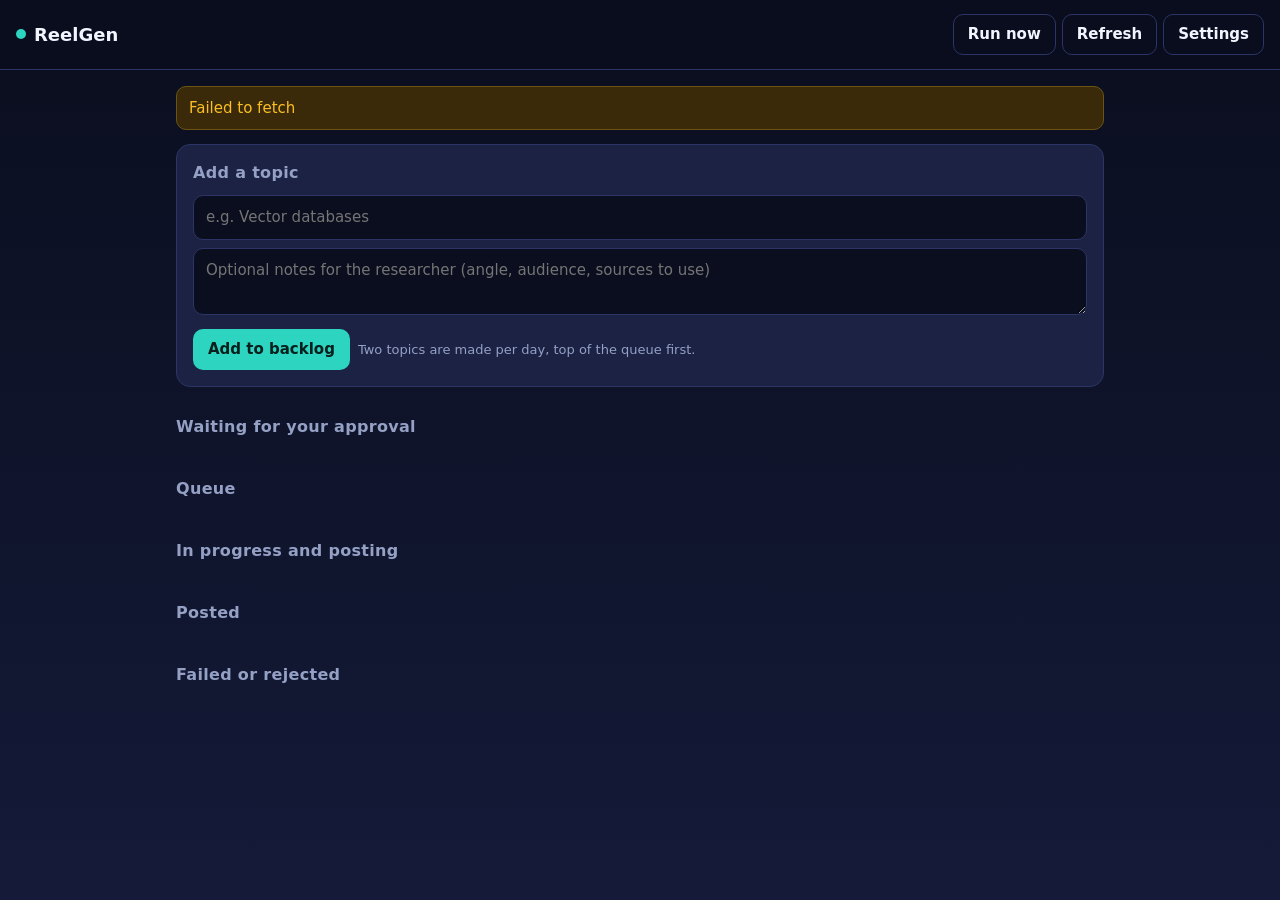
==== docs/index.html @ beebd6b3 "Add ReelGen agentic video pipeline Backlog dashboard (GitHub Pages), a twice-daily GitHub Actions pi" ====
<!doctype html>
<html lang="en">
<head>
<meta charset="utf-8">
<meta name="viewport" content="width=device-width, initial-scale=1">
<title>ReelGen Backlog</title>
<link rel="stylesheet" href="style.css">
</head>
<body>
<header class="top">
  <div class="brand"><span class="dot"></span>ReelGen</div>
  <div class="top-actions">
    <button id="runNow" class="ghost" title="Start the pipeline on GitHub now">Run now</button>
    <button id="refresh" class="ghost">Refresh</button>
    <button id="settingsBtn" class="ghost">Settings</button>
  </div>
</header>

<main>
  <div id="banner" class="banner" hidden></div>

  <section class="card add">
    <h2>Add a topic</h2>
    <form id="addForm">
      <input id="title" placeholder="e.g. Vector databases" required maxlength="120">
      <textarea id="notes" rows="2" placeholder="Optional notes for the researcher (angle, audience, sources to use)"></textarea>
      <div class="row"><button type="submit" class="primary">Add to backlog</button>
        <span class="hint">Two topics are made per day, top of the queue first.</span></div>
    </form>
  </section>

  <section>
    <h2>Waiting for your approval <span class="count" id="c-ready"></span></h2>
    <div id="ready" class="grid"></div>
  </section>

  <section>
    <h2>Queue <span class="count" id="c-queued"></span></h2>
    <ol id="queued" class="list"></ol>
  </section>

  <section>
    <h2>In progress and posting <span class="count" id="c-active"></span></h2>
    <ul id="active" class="list"></ul>
  </section>

  <section>
    <h2>Posted <span class="count" id="c-posted"></span></h2>
    <ul id="posted" class="list"></ul>
  </section>

  <section>
    <h2>Failed or rejected <span class="count" id="c-failed"></span></h2>
    <ul id="failed" class="list"></ul>
  </section>
</main>

<dialog id="settings">
  <form method="dialog" id="settingsForm">
    <h2>Settings</h2>
    <label>Repository <input id="repo" placeholder="owner/name"></label>
    <label>GitHub token
      <input id="token" type="password" placeholder="github_pat_...">
    </label>
    <p class="hint">A fine-grained token for this repository only, with <b>Contents: read and write</b> and
      <b>Actions: read and write</b>. It is saved only in this browser.</p>
    <div class="row"><button class="primary" value="save">Save</button><button value="cancel" class="ghost">Cancel</button></div>
  </form>
</dialog>

<template id="readyTpl">
  <article class="card video">
    <img class="thumb" alt="">
    <div class="body">
      <div class="status"></div>
      <h3 class="ytitle"></h3>
      <pre class="caption"></pre>
      <div class="tests"></div>
      <div class="row">
        <a class="watch ghost btn" target="_blank" rel="noopener">Watch on Drive</a>
        <button class="approve primary">Approve</button>
        <button class="remake ghost">Re-make</button>
        <button class="reject danger">Reject</button>
      </div>
    </div>
  </article>
</template>

<script src="app.js"></script>
</body>
</html>
---- docs/style.css ----
:root {
  --bg: #0a0e1e; --bg2: #141a38; --card: #1b2244; --card-hi: #222c5a; --line: #2c3566;
  --text: #f1f5ff; --muted: #94a0c4; --teal: #2dd4bf; --amber: #fbbf24; --red: #f87171; --violet: #a78bfa;
}
* { box-sizing: border-box; }
body { margin: 0; font: 15px/1.5 Inter, system-ui, -apple-system, Segoe UI, sans-serif; color: var(--text);
  background: linear-gradient(var(--bg), var(--bg2)) fixed; min-height: 100vh; }
.top { display: flex; justify-content: space-between; align-items: center; padding: 14px 16px;
  border-bottom: 1px solid var(--line); position: sticky; top: 0; background: rgba(10,14,30,.92); backdrop-filter: blur(6px); z-index: 2; }
.brand { font-weight: 700; font-size: 18px; display: flex; gap: 8px; align-items: center; }
.dot { width: 10px; height: 10px; border-radius: 50%; background: var(--teal); }
.top-actions { display: flex; gap: 6px; flex-wrap: wrap; justify-content: flex-end; }
main { max-width: 960px; margin: 0 auto; padding: 16px; }
h2 { font-size: 16px; margin: 28px 0 10px; color: var(--muted); font-weight: 600; letter-spacing: .02em; }
.card h2 { margin-top: 0; }
.count { color: var(--teal); }
.card { background: var(--card); border: 1px solid var(--line); border-radius: 14px; padding: 16px; }
input, textarea { width: 100%; background: var(--bg); color: var(--text); border: 1px solid var(--line);
  border-radius: 10px; padding: 10px 12px; font: inherit; margin-bottom: 8px; }
input:focus, textarea:focus { outline: 2px solid var(--teal); border-color: transparent; }
label { display: block; color: var(--muted); font-size: 13px; margin-bottom: 8px; }
.row { display: flex; gap: 8px; align-items: center; flex-wrap: wrap; }
button, .btn { font: inherit; font-weight: 600; border-radius: 10px; padding: 8px 14px; cursor: pointer;
  border: 1px solid transparent; text-decoration: none; display: inline-block; }
.primary { background: var(--teal); color: #08201d; }
.ghost { background: transparent; color: var(--text); border-color: var(--line); }
.danger { background: transparent; color: var(--red); border-color: #5a2a36; }
button:disabled { opacity: .5; cursor: wait; }
.hint { color: var(--muted); font-size: 13px; }
.grid { display: grid; gap: 12px; }
.video { display: grid; grid-template-columns: 150px 1fr; gap: 16px; }
.thumb { width: 150px; aspect-ratio: 9/16; object-fit: cover; border-radius: 10px; background: var(--bg); }
.ytitle { margin: 4px 0 8px; font-size: 16px; }
.caption { white-space: pre-wrap; font: 13px/1.5 inherit; font-family: inherit; color: var(--muted);
  background: var(--bg); border-radius: 8px; padding: 8px 10px; margin: 0 0 8px; max-height: 160px; overflow: auto; }
.tests { font-size: 13px; margin-bottom: 10px; }
.pass { color: var(--teal); } .fail { color: var(--amber); }
.list { list-style: none; padding: 0; margin: 0; display: grid; gap: 6px; }
.list li { background: var(--card); border: 1px solid var(--line); border-radius: 10px; padding: 10px 12px;
  display: flex; gap: 10px; align-items: center; justify-content: space-between; flex-wrap: wrap; }
.list .t { font-weight: 600; }
.list .meta { color: var(--muted); font-size: 13px; }
.list .acts { display: flex; gap: 4px; }
.list .acts button { padding: 4px 9px; font-size: 13px; }
.pill { font-size: 12px; padding: 2px 8px; border-radius: 99px; border: 1px solid var(--line); color: var(--muted); }
.pill.ok { color: var(--teal); border-color: #1d5c56; } .pill.warn { color: var(--amber); border-color: #6b5413; }
.pill.bad { color: var(--red); border-color: #5a2a36; }
.status { font-size: 13px; }
.banner { background: #3b2a0a; border: 1px solid #6b5413; color: var(--amber); padding: 10px 12px; border-radius: 10px; }
.banner.ok { background: #0f3330; border-color: #1d5c56; color: var(--teal); }
.empty { color: var(--muted); font-size: 14px; padding: 4px 2px; }
dialog { background: var(--card); color: var(--text); border: 1px solid var(--line); border-radius: 14px; width: min(480px, 92vw); }
dialog::backdrop { background: rgba(0,0,0,.6); }
@media (max-width: 560px) {
  .video { grid-template-columns: 1fr; }
  .thumb { width: 100%; max-width: 220px; }
}
a { color: var(--teal); }
.banner { margin-bottom: 14px; }
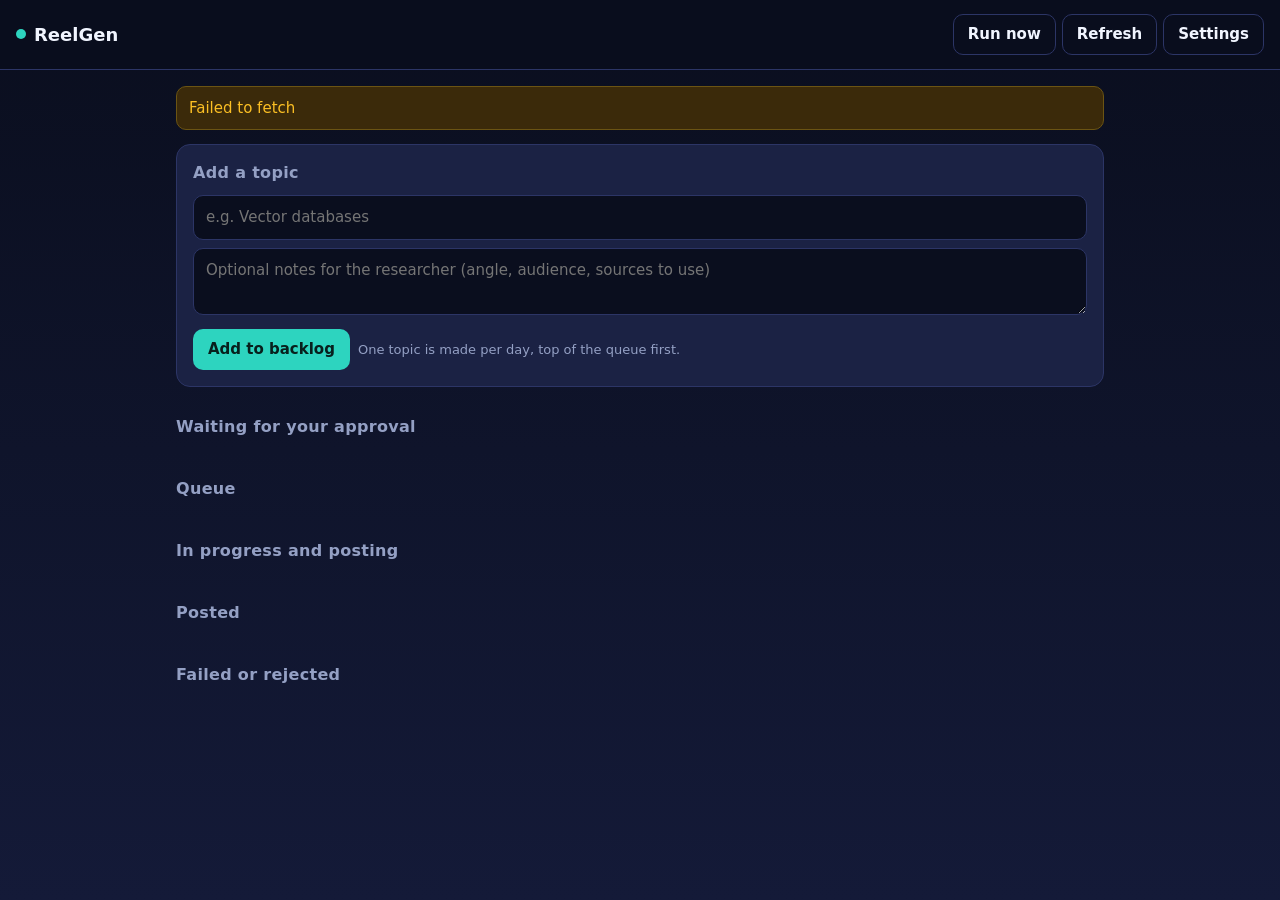
==== commit 4d06700d: "Make one video per day instead of two Co-Authored-By: Claude Opus 5.5 <noreply@anthropic.com> Claude" ====
--- a/docs/index.html
+++ b/docs/index.html
@@ -25,7 +25,7 @@
       <input id="title" placeholder="e.g. Vector databases" required maxlength="120">
       <textarea id="notes" rows="2" placeholder="Optional notes for the researcher (angle, audience, sources to use)"></textarea>
       <div class="row"><button type="submit" class="primary">Add to backlog</button>
-        <span class="hint">Two topics are made per day, top of the queue first.</span></div>
+        <span class="hint">One topic is made per day, top of the queue first.</span></div>
     </form>
   </section>
 
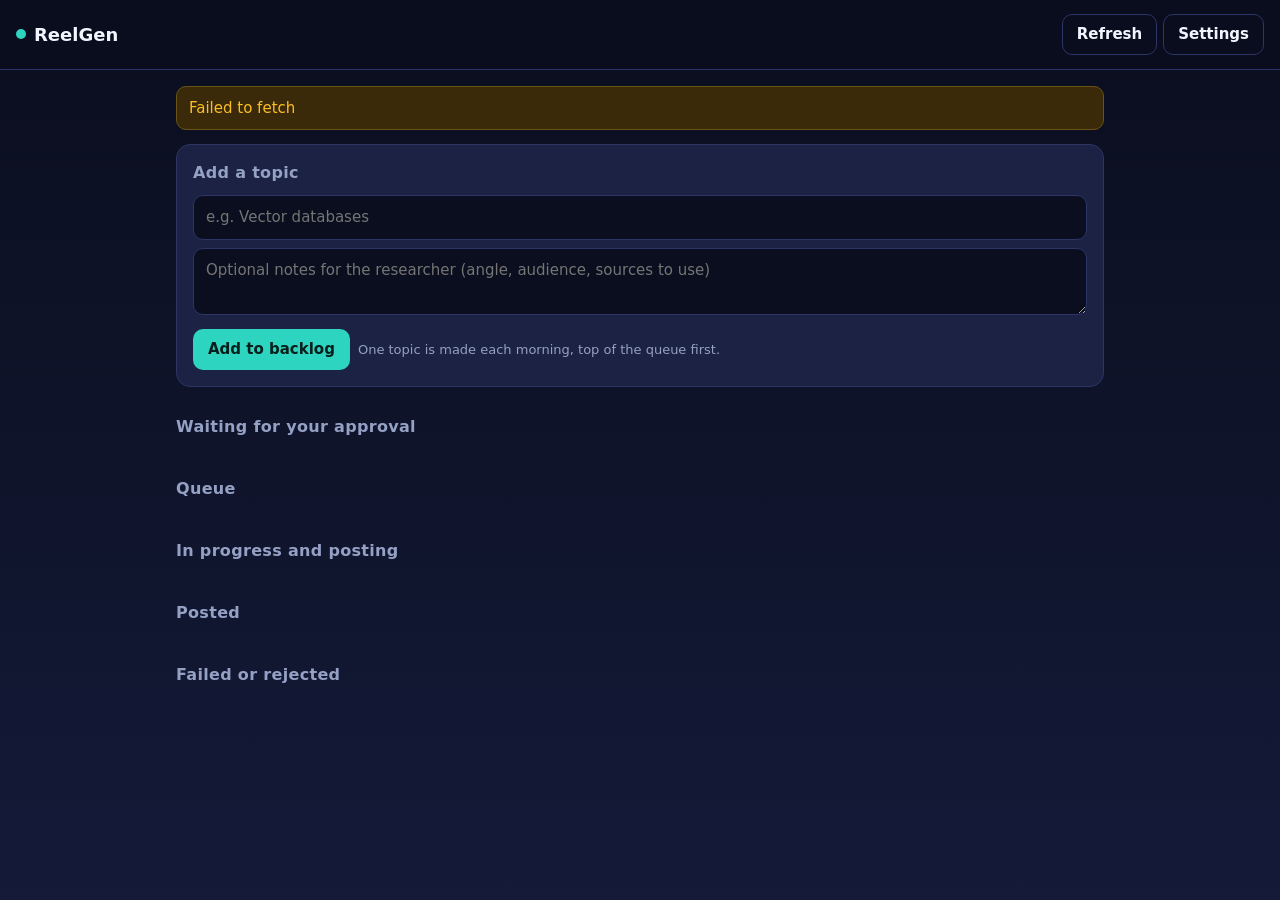
==== commit 841ba5b3: "Run the daily pipeline as a scheduled Claude session on Kevin's plan The session does the researcher" ====
--- a/docs/index.html
+++ b/docs/index.html
@@ -10,7 +10,6 @@
 <header class="top">
   <div class="brand"><span class="dot"></span>ReelGen</div>
   <div class="top-actions">
-    <button id="runNow" class="ghost" title="Start the pipeline on GitHub now">Run now</button>
     <button id="refresh" class="ghost">Refresh</button>
     <button id="settingsBtn" class="ghost">Settings</button>
   </div>
@@ -25,7 +24,7 @@
       <input id="title" placeholder="e.g. Vector databases" required maxlength="120">
       <textarea id="notes" rows="2" placeholder="Optional notes for the researcher (angle, audience, sources to use)"></textarea>
       <div class="row"><button type="submit" class="primary">Add to backlog</button>
-        <span class="hint">One topic is made per day, top of the queue first.</span></div>
+        <span class="hint">One topic is made each morning, top of the queue first.</span></div>
     </form>
   </section>
 
@@ -62,8 +61,8 @@
     <label>GitHub token
       <input id="token" type="password" placeholder="github_pat_...">
     </label>
-    <p class="hint">A fine-grained token for this repository only, with <b>Contents: read and write</b> and
-      <b>Actions: read and write</b>. It is saved only in this browser.</p>
+    <p class="hint">A fine-grained token for this repository only, with <b>Contents: read and write</b>.
+      It is saved only in this browser.</p>
     <div class="row"><button class="primary" value="save">Save</button><button value="cancel" class="ghost">Cancel</button></div>
   </form>
 </dialog>
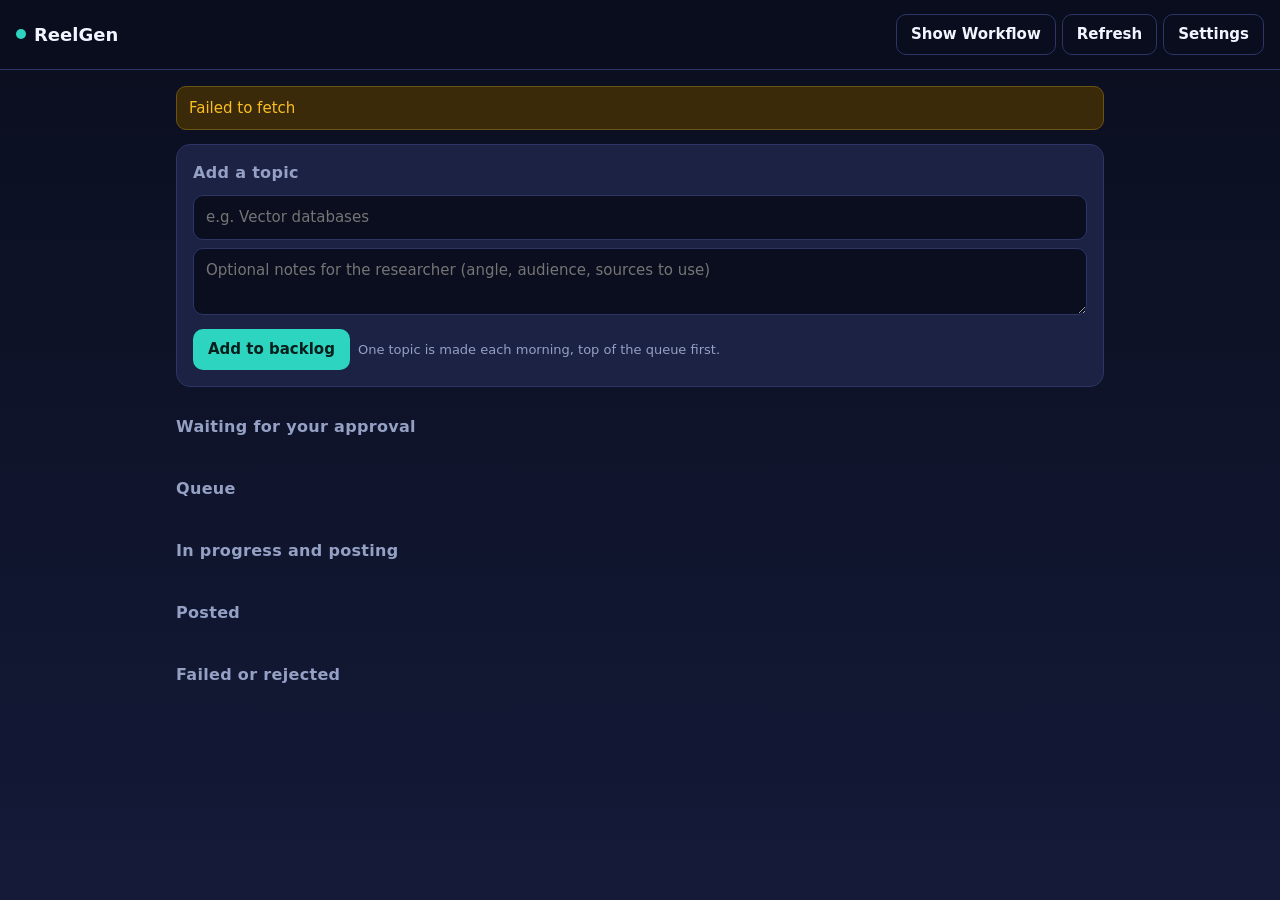
==== commit cf3a5167: "Add Show Workflow view with each agent's last task The dashboard gets a Show Workflow button that op" ====
--- a/docs/index.html
+++ b/docs/index.html
@@ -10,6 +10,7 @@
 <header class="top">
   <div class="brand"><span class="dot"></span>ReelGen</div>
   <div class="top-actions">
+    <button id="workflowBtn" class="ghost">Show Workflow</button>
     <button id="refresh" class="ghost">Refresh</button>
     <button id="settingsBtn" class="ghost">Settings</button>
   </div>
@@ -67,6 +68,27 @@
   </form>
 </dialog>
 
+<dialog id="workflow" aria-labelledby="wfTitle">
+  <div class="wf-head">
+    <div>
+      <h2 id="wfTitle">How ReelGen works</h2>
+      <p id="wfNow" class="wf-now"></p>
+    </div>
+    <form method="dialog"><button class="ghost" aria-label="Close">Close</button></form>
+  </div>
+  <div class="wf-legend">
+    <span style="--c:var(--amber)">You</span>
+    <span style="--c:var(--teal)">Daily Claude session, 7:47 AM</span>
+    <span style="--c:#60a5fa">Google Drive</span>
+    <span style="--c:var(--violet)">Your laptop</span>
+    <span style="--c:#f472b6">Social accounts</span>
+  </div>
+  <div id="wf" class="wf"></div>
+  <p class="hint">Hover over an agent, or tap it, to see what it does and its last task.
+    Solid arrows are the main flow. Dashed arrows are loops and cleanup.</p>
+  <div id="wfTip" class="wf-tip" role="tooltip" hidden></div>
+</dialog>
+
 <template id="readyTpl">
   <article class="card video">
     <img class="thumb" alt="">
@@ -85,6 +107,7 @@
   </article>
 </template>
 
+<script src="workflow.js"></script>
 <script src="app.js"></script>
 </body>
 </html>
--- a/docs/style.css
+++ b/docs/style.css
@@ -57,3 +57,42 @@
 }
 a { color: var(--teal); }
 .banner { margin-bottom: 14px; }
+
+/* ---- Show Workflow ---- */
+#workflow { width: min(1040px, 96vw); max-height: 94vh; padding: 18px; overflow-y: auto; }
+.wf-head { display: flex; justify-content: space-between; align-items: flex-start; gap: 12px; }
+.wf-head h2 { margin: 0 0 4px; color: var(--text); font-size: 18px; }
+.wf-now { margin: 0; color: var(--teal); font-size: 14px; }
+.wf-legend { display: flex; flex-wrap: wrap; gap: 6px 14px; margin: 12px 0 6px; font-size: 12px; color: var(--muted); }
+.wf-legend span::before { content: ""; display: inline-block; width: 10px; height: 10px; border-radius: 3px;
+  background: var(--c); margin-right: 6px; vertical-align: -1px; }
+.wf { position: relative; margin: 8px 0; }
+.wf-edges { position: absolute; inset: 0; overflow: visible; }
+.edge { fill: none; stroke: #4a5591; stroke-width: 2; }
+.edge.dashed { stroke: var(--amber); stroke-dasharray: 5 5; opacity: .8; }
+.arrow-head { fill: #4a5591; } .arrow-head.dashed { fill: var(--amber); }
+.edge-label { fill: var(--amber); font-size: 11px; paint-order: stroke; stroke: var(--card); stroke-width: 5px; stroke-linejoin: round; }
+.wf-node { position: absolute; display: flex; flex-direction: column; justify-content: center; gap: 4px; text-align: left;
+  background: var(--card-hi); color: var(--text); border: 1px solid var(--line); border-left: 4px solid var(--c);
+  border-radius: 12px; padding: 8px 12px; font-weight: 400; transition: transform .12s, border-color .12s; }
+.wf-node:hover, .wf-node:focus-visible { transform: translateY(-2px); border-color: var(--c); outline: none; }
+.wf-name { font-weight: 700; font-size: 14px; line-height: 1.25; }
+.wf-status { color: var(--muted); font-size: 12px; line-height: 1.3; overflow: hidden; display: -webkit-box;
+  -webkit-line-clamp: 2; -webkit-box-orient: vertical; }
+.wf-node.live { box-shadow: 0 0 0 2px var(--c); animation: wfPulse 2s ease-in-out infinite; }
+.wf-node.live .wf-status { color: var(--c); }
+.wf-node.bad .wf-status { color: var(--red); }
+@keyframes wfPulse { 50% { box-shadow: 0 0 0 5px transparent; } }
+@media (prefers-reduced-motion: reduce) { .wf-node.live { animation: none; } .wf-node { transition: none; } }
+.wf-tip { position: absolute; z-index: 5; background: #0d1230; border: 1px solid var(--line); border-radius: 12px;
+  padding: 12px 14px; font-size: 13px; box-shadow: 0 10px 30px rgba(0,0,0,.5); pointer-events: none; }
+.wf-tip p { margin: 4px 0 8px; color: #cfd6f0; }
+.tip-where { font-size: 11px; font-weight: 600; text-transform: uppercase; letter-spacing: .04em; }
+.tip-name { font-weight: 700; font-size: 15px; }
+.tip-now { color: var(--teal); margin-bottom: 6px; }
+.tip-last { border-top: 1px solid var(--line); padding-top: 8px; }
+.tip-last.bad { color: var(--red); }
+@media (max-width: 560px) {
+  #workflow { padding: 14px; }
+  .wf-name { font-size: 13px; }
+}
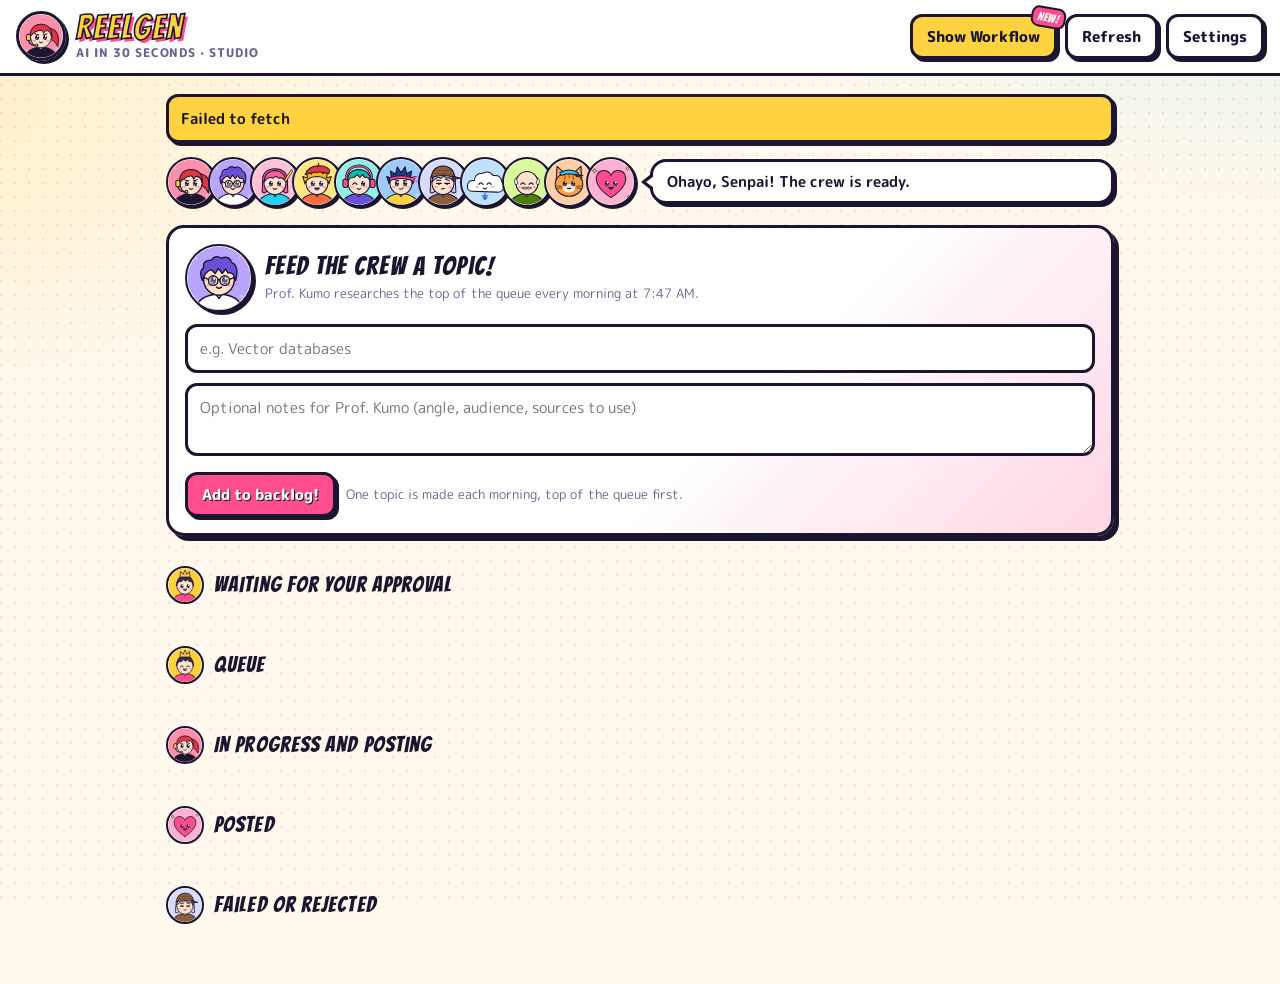
==== commit cce2dfe1: "Anime crew and neural-network workflow; comic theme for the dashboard Each agent gets an original an" ====
--- a/docs/index.html
+++ b/docs/index.html
@@ -3,14 +3,18 @@
 <head>
 <meta charset="utf-8">
 <meta name="viewport" content="width=device-width, initial-scale=1">
-<title>ReelGen Backlog</title>
+<title>ReelGen Studio</title>
+<link rel="preconnect" href="https://fonts.googleapis.com">
+<link rel="preconnect" href="https://fonts.gstatic.com" crossorigin>
+<link href="https://fonts.googleapis.com/css2?family=Bangers&family=M+PLUS+Rounded+1c:wght@400;700;800&display=swap" rel="stylesheet">
 <link rel="stylesheet" href="style.css">
 </head>
 <body>
 <header class="top">
-  <div class="brand"><span class="dot"></span>ReelGen</div>
+  <div class="brand"><span class="logo" data-av="collaborator"></span>
+    <div><div class="brand-name">ReelGen</div><div class="brand-sub">AI in 30 seconds · studio</div></div></div>
   <div class="top-actions">
-    <button id="workflowBtn" class="ghost">Show Workflow</button>
+    <button id="workflowBtn" class="primary pop">Show Workflow</button>
     <button id="refresh" class="ghost">Refresh</button>
     <button id="settingsBtn" class="ghost">Settings</button>
   </div>
@@ -19,38 +23,44 @@
 <main>
   <div id="banner" class="banner" hidden></div>
 
+  <section class="crew-strip" aria-label="The crew">
+    <div class="crew-faces" id="crewFaces"></div>
+    <div class="bubble crew-say" id="crewSay">Ohayo, Senpai! The crew is ready.</div>
+  </section>
+
   <section class="card add">
-    <h2>Add a topic</h2>
+    <div class="add-head"><span class="h-av big" data-av="researcher"></span>
+      <div><h2>Feed the crew a topic!</h2><p class="hint">Prof. Kumo researches the top of the queue every morning at 7:47 AM.</p></div></div>
     <form id="addForm">
       <input id="title" placeholder="e.g. Vector databases" required maxlength="120">
-      <textarea id="notes" rows="2" placeholder="Optional notes for the researcher (angle, audience, sources to use)"></textarea>
-      <div class="row"><button type="submit" class="primary">Add to backlog</button>
+      <textarea id="notes" rows="2" placeholder="Optional notes for Prof. Kumo (angle, audience, sources to use)"></textarea>
+      <div class="row"><button type="submit" class="primary">Add to backlog!</button>
         <span class="hint">One topic is made each morning, top of the queue first.</span></div>
     </form>
   </section>
 
   <section>
-    <h2>Waiting for your approval <span class="count" id="c-ready"></span></h2>
+    <h2 class="cap"><span class="h-av" data-av="you_approve"></span>Waiting for your approval <span class="count" id="c-ready"></span></h2>
     <div id="ready" class="grid"></div>
   </section>
 
   <section>
-    <h2>Queue <span class="count" id="c-queued"></span></h2>
+    <h2 class="cap"><span class="h-av" data-av="you_add"></span>Queue <span class="count" id="c-queued"></span></h2>
     <ol id="queued" class="list"></ol>
   </section>
 
   <section>
-    <h2>In progress and posting <span class="count" id="c-active"></span></h2>
+    <h2 class="cap"><span class="h-av" data-av="collaborator"></span>In progress and posting <span class="count" id="c-active"></span></h2>
     <ul id="active" class="list"></ul>
   </section>
 
   <section>
-    <h2>Posted <span class="count" id="c-posted"></span></h2>
+    <h2 class="cap"><span class="h-av" data-av="socials"></span>Posted <span class="count" id="c-posted"></span></h2>
     <ul id="posted" class="list"></ul>
   </section>
 
   <section>
-    <h2>Failed or rejected <span class="count" id="c-failed"></span></h2>
+    <h2 class="cap"><span class="h-av" data-av="tester"></span>Failed or rejected <span class="count" id="c-failed"></span></h2>
     <ul id="failed" class="list"></ul>
   </section>
 </main>
@@ -68,24 +78,23 @@
   </form>
 </dialog>
 
-<dialog id="workflow" aria-labelledby="wfTitle">
+<dialog id="workflow" class="nn" aria-labelledby="wfTitle">
   <div class="wf-head">
-    <div>
-      <h2 id="wfTitle">How ReelGen works</h2>
-      <p id="wfNow" class="wf-now"></p>
-    </div>
+    <h2 id="wfTitle">The ReelGen neural crew</h2>
     <form method="dialog"><button class="ghost" aria-label="Close">Close</button></form>
   </div>
+  <div class="wf-now"><span id="wfNowAvatar"></span><div class="bubble dark" id="wfNowText"></div></div>
   <div class="wf-legend">
-    <span style="--c:var(--amber)">You</span>
-    <span style="--c:var(--teal)">Daily Claude session, 7:47 AM</span>
+    <span style="--c:#ffd23f">You</span>
+    <span style="--c:#22d3ee">Daily Claude session, 7:47 AM</span>
     <span style="--c:#60a5fa">Google Drive</span>
-    <span style="--c:var(--violet)">Your laptop</span>
-    <span style="--c:#f472b6">Social accounts</span>
+    <span style="--c:#b9a5ff">Your laptop</span>
+    <span style="--c:#ff4d8d">Social accounts</span>
   </div>
   <div id="wf" class="wf"></div>
-  <p class="hint">Hover over an agent, or tap it, to see what it does and its last task.
-    Solid arrows are the main flow. Dashed arrows are loops and cleanup.</p>
+  <p class="wf-hint">Hover over a crew member, or tap one, to see what they do and their last task.
+    Glowing pulses follow the hand-offs and numbers show the order. Yellow dashed links:
+    Detective Yuki sends mispronounced lines back to DJ Sora, and Grandpa Sweep cleans up Drive.</p>
   <div id="wfTip" class="wf-tip" role="tooltip" hidden></div>
 </dialog>
 
@@ -99,7 +108,7 @@
       <div class="tests"></div>
       <div class="row">
         <a class="watch ghost btn" target="_blank" rel="noopener">Watch on Drive</a>
-        <button class="approve primary">Approve</button>
+        <button class="approve primary">Approve!</button>
         <button class="remake ghost">Re-make</button>
         <button class="reject danger">Reject</button>
       </div>
@@ -107,6 +116,7 @@
   </article>
 </template>
 
+<script src="crew.js"></script>
 <script src="workflow.js"></script>
 <script src="app.js"></script>
 </body>
--- a/docs/style.css
+++ b/docs/style.css
@@ -1,98 +1,204 @@
+/* ReelGen Studio: a comic / anime look. Manga-paper page, ink outlines, hard shadows,
+   and a neon "neural network" panel for the workflow. */
 :root {
-  --bg: #0a0e1e; --bg2: #141a38; --card: #1b2244; --card-hi: #222c5a; --line: #2c3566;
-  --text: #f1f5ff; --muted: #94a0c4; --teal: #2dd4bf; --amber: #fbbf24; --red: #f87171; --violet: #a78bfa;
+  --paper: #fff8ec; --paper2: #ffeef5; --white: #ffffff; --ink: #1b1530; --ink2: #4a4170; --muted: #6b6390;
+  --pink: #ff4d8d; --pink-soft: #ffd6e6; --cyan: #22d3ee; --teal: #14b8a6; --yellow: #ffd23f; --violet: #7c5cff;
+  --red: #e2363f; --green: #16a34a;
+  --line: 3px solid var(--ink); --shadow: 5px 5px 0 var(--ink); --shadow-sm: 3px 3px 0 var(--ink);
+  --nn-bg: #0b0920; --nn-line: #2b2660; --nn-text: #eef0ff; --nn-muted: #a9a6d6;
 }
 * { box-sizing: border-box; }
-body { margin: 0; font: 15px/1.5 Inter, system-ui, -apple-system, Segoe UI, sans-serif; color: var(--text);
-  background: linear-gradient(var(--bg), var(--bg2)) fixed; min-height: 100vh; }
-.top { display: flex; justify-content: space-between; align-items: center; padding: 14px 16px;
-  border-bottom: 1px solid var(--line); position: sticky; top: 0; background: rgba(10,14,30,.92); backdrop-filter: blur(6px); z-index: 2; }
-.brand { font-weight: 700; font-size: 18px; display: flex; gap: 8px; align-items: center; }
-.dot { width: 10px; height: 10px; border-radius: 50%; background: var(--teal); }
-.top-actions { display: flex; gap: 6px; flex-wrap: wrap; justify-content: flex-end; }
-main { max-width: 960px; margin: 0 auto; padding: 16px; }
-h2 { font-size: 16px; margin: 28px 0 10px; color: var(--muted); font-weight: 600; letter-spacing: .02em; }
-.card h2 { margin-top: 0; }
-.count { color: var(--teal); }
-.card { background: var(--card); border: 1px solid var(--line); border-radius: 14px; padding: 16px; }
-input, textarea { width: 100%; background: var(--bg); color: var(--text); border: 1px solid var(--line);
-  border-radius: 10px; padding: 10px 12px; font: inherit; margin-bottom: 8px; }
-input:focus, textarea:focus { outline: 2px solid var(--teal); border-color: transparent; }
-label { display: block; color: var(--muted); font-size: 13px; margin-bottom: 8px; }
-.row { display: flex; gap: 8px; align-items: center; flex-wrap: wrap; }
-button, .btn { font: inherit; font-weight: 600; border-radius: 10px; padding: 8px 14px; cursor: pointer;
-  border: 1px solid transparent; text-decoration: none; display: inline-block; }
-.primary { background: var(--teal); color: #08201d; }
-.ghost { background: transparent; color: var(--text); border-color: var(--line); }
-.danger { background: transparent; color: var(--red); border-color: #5a2a36; }
-button:disabled { opacity: .5; cursor: wait; }
+body {
+  margin: 0; color: var(--ink); min-height: 100vh;
+  font: 15px/1.55 "M PLUS Rounded 1c", system-ui, -apple-system, "Segoe UI", sans-serif;
+  background-color: var(--paper);
+  background-image:
+    radial-gradient(circle at 1px 1px, rgba(255, 77, 141, .16) 1.4px, transparent 1.6px),
+    radial-gradient(1200px 500px at 110% -10%, rgba(34, 211, 238, .18), transparent 60%),
+    radial-gradient(900px 500px at -10% 10%, rgba(255, 210, 63, .25), transparent 60%);
+  background-size: 14px 14px, auto, auto;
+  background-attachment: fixed;
+}
+a { color: var(--violet); font-weight: 700; }
+
+/* ---- header ---- */
+.top { display: flex; justify-content: space-between; align-items: center; gap: 10px; padding: 10px 16px;
+  background: var(--white); border-bottom: var(--line); position: sticky; top: 0; z-index: 3; flex-wrap: wrap; }
+.brand { display: flex; gap: 10px; align-items: center; }
+.logo { display: inline-flex; border: var(--line); border-radius: 50%; box-shadow: var(--shadow-sm); line-height: 0; }
+.brand-name { font: 34px/1 Bangers, Impact, sans-serif; letter-spacing: .06em; color: var(--yellow);
+  -webkit-text-stroke: 1.6px var(--ink); text-shadow: 3px 3px 0 var(--pink); }
+.brand-sub { font-size: 12px; font-weight: 800; color: var(--muted); text-transform: uppercase; letter-spacing: .08em; }
+.top-actions { display: flex; gap: 8px; flex-wrap: wrap; justify-content: flex-end; }
+
+main { max-width: 980px; margin: 0 auto; padding: 18px 16px 48px; }
+
+/* ---- buttons ---- */
+button, .btn { font: inherit; font-weight: 800; border-radius: 12px; padding: 8px 14px; cursor: pointer;
+  border: var(--line); text-decoration: none; display: inline-block; color: var(--ink); background: var(--white);
+  box-shadow: var(--shadow-sm); transition: transform .08s, box-shadow .08s; }
+button:hover:not(:disabled), .btn:hover { transform: translate(-1px, -1px); box-shadow: 4px 4px 0 var(--ink); }
+button:active:not(:disabled), .btn:active { transform: translate(2px, 2px); box-shadow: 1px 1px 0 var(--ink); }
+button:focus-visible, .btn:focus-visible { outline: 3px solid var(--cyan); outline-offset: 2px; }
+.primary { background: var(--pink); color: var(--white); text-shadow: 1px 1px 0 var(--ink); }
+.ghost { background: var(--white); }
+.danger { background: var(--white); color: var(--red); }
+button:disabled { opacity: .55; cursor: wait; }
+.pop { background: var(--yellow); color: var(--ink); text-shadow: none; position: relative; }
+.pop::after { content: "NEW!"; position: absolute; top: -10px; right: -12px; font: 12px/1 Bangers, Impact, sans-serif;
+  letter-spacing: .05em; background: var(--pink); color: var(--white); border: 2px solid var(--ink); border-radius: 8px;
+  padding: 3px 5px 2px; transform: rotate(10deg); }
+
+/* ---- cards, sections ---- */
+.card { background: var(--white); border: var(--line); border-radius: 18px; padding: 16px; box-shadow: var(--shadow); }
+h2 { font-size: 17px; margin: 0; }
+h2.cap { display: flex; align-items: center; gap: 10px; margin: 30px 0 12px; font: 22px/1.1 Bangers, Impact, sans-serif;
+  letter-spacing: .05em; color: var(--ink); }
+.h-av { display: inline-flex; line-height: 0; border: 2.5px solid var(--ink); border-radius: 50%; background: var(--white); }
+.count { color: var(--pink); }
 .hint { color: var(--muted); font-size: 13px; }
-.grid { display: grid; gap: 12px; }
+.row { display: flex; gap: 10px; align-items: center; flex-wrap: wrap; }
+
+.crew-strip { display: flex; align-items: center; gap: 14px; flex-wrap: wrap; margin: 0 0 18px; }
+.crew-faces { display: flex; padding-left: 8px; }
+.face { padding: 0; border-radius: 50%; line-height: 0; margin-left: -8px; background: var(--white); box-shadow: 2px 2px 0 var(--ink);
+  border-width: 2.5px; }
+.face:hover:not(:disabled) { transform: translateY(-4px) rotate(-6deg); z-index: 1; }
+.crew-say { flex: 1 1 260px; }
+
+.bubble { position: relative; background: var(--white); border: var(--line); border-radius: 16px; padding: 8px 14px;
+  font-weight: 700; box-shadow: var(--shadow-sm); }
+.bubble::before { content: ""; position: absolute; left: -12px; top: 50%; margin-top: -8px; border: 8px solid transparent;
+  border-right: 10px solid var(--ink); border-left: 0; }
+.bubble::after { content: ""; position: absolute; left: -7px; top: 50%; margin-top: -6px; border: 6px solid transparent;
+  border-right: 8px solid var(--white); border-left: 0; }
+
+.add { background: linear-gradient(135deg, #fff 0%, #fff 60%, var(--pink-soft) 100%); }
+.add-head { display: flex; gap: 12px; align-items: center; margin-bottom: 12px; }
+.add-head h2 { font: 26px/1 Bangers, Impact, sans-serif; letter-spacing: .05em; }
+.add-head .hint { margin: 4px 0 0; }
+.h-av.big { box-shadow: var(--shadow-sm); }
+input, textarea { width: 100%; background: var(--white); color: var(--ink); border: var(--line); border-radius: 12px;
+  padding: 10px 12px; font: inherit; margin-bottom: 10px; }
+input:focus, textarea:focus { outline: 3px solid var(--cyan); outline-offset: 1px; }
+label { display: block; color: var(--ink2); font-size: 13px; font-weight: 700; margin-bottom: 8px; }
+
+.grid { display: grid; gap: 14px; }
 .video { display: grid; grid-template-columns: 150px 1fr; gap: 16px; }
-.thumb { width: 150px; aspect-ratio: 9/16; object-fit: cover; border-radius: 10px; background: var(--bg); }
-.ytitle { margin: 4px 0 8px; font-size: 16px; }
-.caption { white-space: pre-wrap; font: 13px/1.5 inherit; font-family: inherit; color: var(--muted);
-  background: var(--bg); border-radius: 8px; padding: 8px 10px; margin: 0 0 8px; max-height: 160px; overflow: auto; }
-.tests { font-size: 13px; margin-bottom: 10px; }
-.pass { color: var(--teal); } .fail { color: var(--amber); }
-.list { list-style: none; padding: 0; margin: 0; display: grid; gap: 6px; }
-.list li { background: var(--card); border: 1px solid var(--line); border-radius: 10px; padding: 10px 12px;
+.video:not(:has(.thumb)) { grid-template-columns: 1fr; }
+.thumb { width: 150px; aspect-ratio: 9/16; object-fit: cover; border-radius: 12px; border: var(--line); background: var(--nn-bg); }
+.ytitle { margin: 6px 0 8px; font-size: 17px; }
+.caption { white-space: pre-wrap; font: 13px/1.5 inherit; font-family: inherit; color: var(--ink2);
+  background: var(--paper); border: 2px dashed var(--ink2); border-radius: 10px; padding: 8px 10px; margin: 0 0 10px;
+  max-height: 160px; overflow: auto; }
+.tests { font-size: 13px; margin-bottom: 12px; font-weight: 700; }
+.pass { color: var(--green); } .fail { color: #b45309; }
+
+.list { list-style: none; padding: 0; margin: 0; display: grid; gap: 10px; }
+.list li { background: var(--white); border: var(--line); border-radius: 14px; padding: 10px 12px; box-shadow: var(--shadow-sm);
   display: flex; gap: 10px; align-items: center; justify-content: space-between; flex-wrap: wrap; }
-.list .t { font-weight: 600; }
+#queued { counter-reset: q; }
+#queued li { counter-increment: q; }
+#queued li .t::before { content: "#" counter(q) " "; font: 20px/1 Bangers, Impact, sans-serif; color: var(--pink); }
+.list .t { font-weight: 800; }
 .list .meta { color: var(--muted); font-size: 13px; }
-.list .acts { display: flex; gap: 4px; }
-.list .acts button { padding: 4px 9px; font-size: 13px; }
-.pill { font-size: 12px; padding: 2px 8px; border-radius: 99px; border: 1px solid var(--line); color: var(--muted); }
-.pill.ok { color: var(--teal); border-color: #1d5c56; } .pill.warn { color: var(--amber); border-color: #6b5413; }
-.pill.bad { color: var(--red); border-color: #5a2a36; }
+.list .acts { display: flex; gap: 6px; }
+.list .acts button { padding: 3px 9px; font-size: 13px; border-width: 2px; box-shadow: 2px 2px 0 var(--ink); }
+
+.pill { font-size: 12px; font-weight: 800; padding: 2px 9px; border-radius: 99px; border: 2px solid var(--ink);
+  background: var(--paper); color: var(--ink); display: inline-block; transform: rotate(-2deg); }
+.pill.ok { background: #bbf7d0; } .pill.warn { background: var(--yellow); } .pill.bad { background: #fecaca; color: var(--red); }
 .status { font-size: 13px; }
-.banner { background: #3b2a0a; border: 1px solid #6b5413; color: var(--amber); padding: 10px 12px; border-radius: 10px; }
-.banner.ok { background: #0f3330; border-color: #1d5c56; color: var(--teal); }
-.empty { color: var(--muted); font-size: 14px; padding: 4px 2px; }
-dialog { background: var(--card); color: var(--text); border: 1px solid var(--line); border-radius: 14px; width: min(480px, 92vw); }
-dialog::backdrop { background: rgba(0,0,0,.6); }
+
+.banner { background: var(--yellow); border: var(--line); box-shadow: var(--shadow-sm); color: var(--ink); font-weight: 700;
+  padding: 10px 12px; border-radius: 12px; margin-bottom: 14px; }
+.banner.ok { background: #bbf7d0; }
+
+.empty { display: flex; align-items: center; gap: 16px; padding: 4px 2px; }
+.empty .avatar { flex: none; border: 2.5px solid var(--ink); border-radius: 50%; }
+.empty .bubble { font-size: 14px; }
+
+dialog { background: var(--white); color: var(--ink); border: var(--line); border-radius: 18px; box-shadow: 8px 8px 0 var(--ink);
+  width: min(480px, 92vw); padding: 18px; }
+dialog::backdrop { background: rgba(27, 21, 48, .55); }
+dialog h2 { font: 26px/1 Bangers, Impact, sans-serif; letter-spacing: .05em; margin-bottom: 12px; }
+
 @media (max-width: 560px) {
   .video { grid-template-columns: 1fr; }
   .thumb { width: 100%; max-width: 220px; }
-}
-a { color: var(--teal); }
-.banner { margin-bottom: 14px; }
-
-/* ---- Show Workflow ---- */
-#workflow { width: min(1040px, 96vw); max-height: 94vh; padding: 18px; overflow-y: auto; }
-.wf-head { display: flex; justify-content: space-between; align-items: flex-start; gap: 12px; }
-.wf-head h2 { margin: 0 0 4px; color: var(--text); font-size: 18px; }
-.wf-now { margin: 0; color: var(--teal); font-size: 14px; }
-.wf-legend { display: flex; flex-wrap: wrap; gap: 6px 14px; margin: 12px 0 6px; font-size: 12px; color: var(--muted); }
-.wf-legend span::before { content: ""; display: inline-block; width: 10px; height: 10px; border-radius: 3px;
-  background: var(--c); margin-right: 6px; vertical-align: -1px; }
-.wf { position: relative; margin: 8px 0; }
-.wf-edges { position: absolute; inset: 0; overflow: visible; }
-.edge { fill: none; stroke: #4a5591; stroke-width: 2; }
-.edge.dashed { stroke: var(--amber); stroke-dasharray: 5 5; opacity: .8; }
-.arrow-head { fill: #4a5591; } .arrow-head.dashed { fill: var(--amber); }
-.edge-label { fill: var(--amber); font-size: 11px; paint-order: stroke; stroke: var(--card); stroke-width: 5px; stroke-linejoin: round; }
-.wf-node { position: absolute; display: flex; flex-direction: column; justify-content: center; gap: 4px; text-align: left;
-  background: var(--card-hi); color: var(--text); border: 1px solid var(--line); border-left: 4px solid var(--c);
-  border-radius: 12px; padding: 8px 12px; font-weight: 400; transition: transform .12s, border-color .12s; }
-.wf-node:hover, .wf-node:focus-visible { transform: translateY(-2px); border-color: var(--c); outline: none; }
-.wf-name { font-weight: 700; font-size: 14px; line-height: 1.25; }
-.wf-status { color: var(--muted); font-size: 12px; line-height: 1.3; overflow: hidden; display: -webkit-box;
-  -webkit-line-clamp: 2; -webkit-box-orient: vertical; }
-.wf-node.live { box-shadow: 0 0 0 2px var(--c); animation: wfPulse 2s ease-in-out infinite; }
-.wf-node.live .wf-status { color: var(--c); }
-.wf-node.bad .wf-status { color: var(--red); }
-@keyframes wfPulse { 50% { box-shadow: 0 0 0 5px transparent; } }
-@media (prefers-reduced-motion: reduce) { .wf-node.live { animation: none; } .wf-node { transition: none; } }
-.wf-tip { position: absolute; z-index: 5; background: #0d1230; border: 1px solid var(--line); border-radius: 12px;
-  padding: 12px 14px; font-size: 13px; box-shadow: 0 10px 30px rgba(0,0,0,.5); pointer-events: none; }
-.wf-tip p { margin: 4px 0 8px; color: #cfd6f0; }
-.tip-where { font-size: 11px; font-weight: 600; text-transform: uppercase; letter-spacing: .04em; }
-.tip-name { font-weight: 700; font-size: 15px; }
-.tip-now { color: var(--teal); margin-bottom: 6px; }
-.tip-last { border-top: 1px solid var(--line); padding-top: 8px; }
-.tip-last.bad { color: var(--red); }
+  .brand-name { font-size: 28px; }
+  .crew-faces .face:nth-child(n+8) { display: none; }
+}
+
+/* ---- Show Workflow: neural network ---- */
+dialog.nn { width: min(1100px, 96vw); max-height: 94vh; overflow-y: auto; color: var(--nn-text);
+  background:
+    radial-gradient(circle at 1px 1px, rgba(124, 92, 255, .22) 1px, transparent 1.4px) 0 0 / 18px 18px,
+    radial-gradient(700px 360px at 20% 0%, rgba(255, 77, 141, .18), transparent 70%),
+    radial-gradient(700px 400px at 90% 100%, rgba(34, 211, 238, .16), transparent 70%),
+    var(--nn-bg);
+  border-color: var(--ink); box-shadow: 8px 8px 0 var(--pink); }
+.wf-head { display: flex; justify-content: space-between; align-items: center; gap: 12px; }
+.wf-head h2 { margin: 0; font-size: 32px; color: var(--yellow); -webkit-text-stroke: 1px var(--ink); text-shadow: 3px 3px 0 var(--pink); }
+.wf-now { display: flex; align-items: center; gap: 16px; margin: 14px 0 6px; }
+.wf-now .avatar { border: 2.5px solid var(--cyan); border-radius: 50%; flex: none; box-shadow: 0 0 14px rgba(34, 211, 238, .6); }
+.bubble.dark { background: #17143a; color: var(--nn-text); border-color: var(--cyan); box-shadow: 3px 3px 0 var(--pink); }
+.bubble.dark::before { border-right-color: var(--cyan); }
+.bubble.dark::after { border-right-color: #17143a; }
+.wf-legend { display: flex; flex-wrap: wrap; gap: 6px 16px; margin: 10px 0 4px; font-size: 12px; color: var(--nn-muted); font-weight: 700; }
+.wf-legend span::before { content: ""; display: inline-block; width: 10px; height: 10px; border-radius: 50%;
+  background: var(--c); box-shadow: 0 0 8px var(--c); margin-right: 6px; vertical-align: -1px; }
+.wf { position: relative; margin: 6px 0; }
+.wf-hint { color: var(--nn-muted); font-size: 13px; margin: 6px 0 0; }
+
+.nn-edges { position: absolute; inset: 0; overflow: visible; }
+.syn { fill: none; stroke: #6d63d9; stroke-width: 1; opacity: .22; }
+.flow { fill: none; stroke: #5eead4; stroke-width: 2.4; opacity: .75; filter: url(#nnGlow); }
+.loop { fill: none; stroke: var(--yellow); stroke-width: 2; stroke-dasharray: 6 5; opacity: .9; }
+.loop-label { fill: var(--yellow); font: 12px "M PLUS Rounded 1c", sans-serif; font-weight: 800;
+  paint-order: stroke; stroke: var(--nn-bg); stroke-width: 5px; stroke-linejoin: round; }
+.pulse { fill: #fff; filter: url(#nnGlow); }
+
+.neuron { position: absolute; display: flex; flex-direction: column; align-items: center; gap: 1px; padding: 0;
+  background: none; border: 0; box-shadow: none; color: var(--nn-text); text-align: center; font-weight: 400; }
+.neuron:hover:not(:disabled), .neuron:active:not(:disabled) { transform: none; box-shadow: none; }
+.neuron:focus-visible { outline: none; }
+.orb { position: relative; width: var(--d); height: var(--d); border-radius: 50%; line-height: 0;
+  box-shadow: 0 0 0 3px var(--c), 0 0 18px 2px var(--c); transition: transform .15s; background: var(--nn-bg); }
+.neuron:hover .orb, .neuron:focus-visible .orb { transform: scale(1.12) rotate(-4deg); }
+.neuron:focus-visible .orb { box-shadow: 0 0 0 3px var(--c), 0 0 0 6px #fff, 0 0 22px 4px var(--c); }
+.step { position: absolute; top: -6px; right: -8px; width: 22px; height: 22px; border-radius: 50%; background: var(--yellow);
+  color: var(--ink); border: 2px solid var(--ink); font: 14px/18px Bangers, Impact, sans-serif; text-align: center; letter-spacing: .02em; }
+.n-name { margin-top: 7px; font-weight: 800; font-size: 13px; line-height: 1.15; background: rgba(11, 9, 32, .75);
+  padding: 0 4px; border-radius: 6px; }
+.n-role { font-size: 11px; color: var(--c); font-weight: 700; line-height: 1.2; background: rgba(11, 9, 32, .75); padding: 0 4px; border-radius: 6px; }
+.n-status { font-size: 10.5px; color: var(--nn-muted); line-height: 1.25; background: rgba(11, 9, 32, .75); padding: 0 4px; border-radius: 6px; }
+.neuron.live .orb { animation: nnPulse 1.6s ease-in-out infinite; }
+.neuron.live .n-status { color: var(--yellow); font-weight: 800; }
+.neuron.bad .n-status { color: #ff8fa3; font-weight: 800; }
+@keyframes nnPulse { 50% { box-shadow: 0 0 0 3px var(--c), 0 0 34px 10px var(--c); } }
+
+.wf-tip { position: absolute; z-index: 5; background: #141133; color: var(--nn-text); border: 2.5px solid var(--cyan);
+  border-radius: 16px; padding: 12px 14px; font-size: 13px; box-shadow: 5px 5px 0 var(--pink); pointer-events: none; }
+.tip-head { display: flex; gap: 10px; align-items: center; }
+.tip-head .avatar { border-radius: 50%; border: 2px solid var(--cyan); flex: none; }
+.tip-name { font: 22px/1 Bangers, Impact, sans-serif; letter-spacing: .05em; color: var(--yellow); }
+.tip-where { font-size: 11px; font-weight: 800; }
+.tip-bubble { margin: 10px 0 6px; background: var(--white); color: var(--ink); border: 2px solid var(--ink); border-radius: 12px;
+  padding: 5px 10px; font-weight: 800; font-style: italic; }
+.wf-tip p { margin: 6px 0 8px; color: #d6d8f5; }
+.tip-now { color: var(--yellow); font-weight: 800; margin-bottom: 6px; }
+.tip-last { border-top: 1px dashed var(--nn-line); padding-top: 8px; }
+.tip-last.bad { color: #ff8fa3; }
+.tip-topic { color: var(--nn-muted); }
+
+@media (prefers-reduced-motion: reduce) {
+  .neuron.live .orb { animation: none; }
+  .orb, button, .btn { transition: none; }
+}
 @media (max-width: 560px) {
-  #workflow { padding: 14px; }
-  .wf-name { font-size: 13px; }
-}
+  dialog.nn { padding: 14px; }
+  .wf-head h2 { font-size: 26px; }
+  .n-name { font-size: 12px; }
+  .n-status { display: none; }
+}
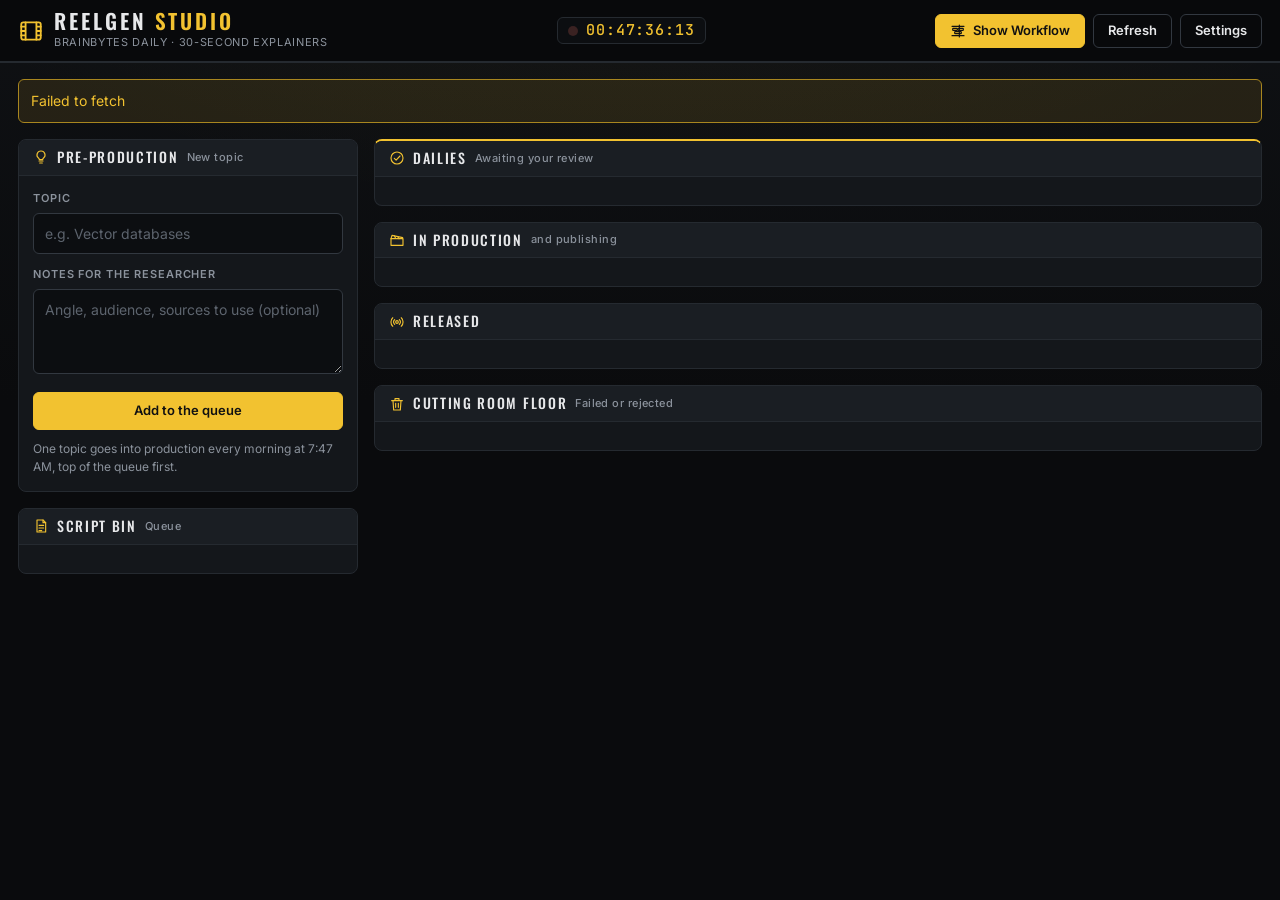
==== commit 8ede1390: "Restyle dashboard as a dark production studio Replaces the anime theme with an editing-suite look in" ====
--- a/docs/index.html
+++ b/docs/index.html
@@ -6,63 +6,74 @@
 <title>ReelGen Studio</title>
 <link rel="preconnect" href="https://fonts.googleapis.com">
 <link rel="preconnect" href="https://fonts.gstatic.com" crossorigin>
-<link href="https://fonts.googleapis.com/css2?family=Bangers&family=M+PLUS+Rounded+1c:wght@400;700;800&display=swap" rel="stylesheet">
+<link href="https://fonts.googleapis.com/css2?family=Oswald:wght@500;600&family=Inter:wght@400;500;600;700&family=JetBrains+Mono:wght@500&display=swap" rel="stylesheet">
 <link rel="stylesheet" href="style.css">
 </head>
 <body>
 <header class="top">
-  <div class="brand"><span class="logo" data-av="collaborator"></span>
-    <div><div class="brand-name">ReelGen</div><div class="brand-sub">AI in 30 seconds · studio</div></div></div>
+  <div class="brand">
+    <span class="brand-mark" data-icon="film"></span>
+    <div><div class="brand-name">ReelGen <span>Studio</span></div>
+      <div class="brand-sub">BrainBytes Daily · 30-second explainers</div></div>
+  </div>
+  <div class="tc-wrap" aria-label="Studio clock">
+    <span id="recDot" class="rec" title="Recording when a video is in production"></span>
+    <span id="timecode" class="timecode">00:00:00:00</span>
+  </div>
   <div class="top-actions">
-    <button id="workflowBtn" class="primary pop">Show Workflow</button>
+    <button id="workflowBtn" class="primary"><span data-icon="timeline"></span>Show Workflow</button>
     <button id="refresh" class="ghost">Refresh</button>
     <button id="settingsBtn" class="ghost">Settings</button>
   </div>
 </header>
 
-<main>
+<div class="statusbar" id="statusbar" aria-live="polite"></div>
+
+<main class="suite">
   <div id="banner" class="banner" hidden></div>
 
-  <section class="crew-strip" aria-label="The crew">
-    <div class="crew-faces" id="crewFaces"></div>
-    <div class="bubble crew-say" id="crewSay">Ohayo, Senpai! The crew is ready.</div>
-  </section>
+  <aside class="col-side">
+    <section class="panel">
+      <h2 class="ph"><span data-icon="idea"></span>Pre-production <em>New topic</em></h2>
+      <div class="pb">
+        <form id="addForm">
+          <label for="title">Topic</label>
+          <input id="title" placeholder="e.g. Vector databases" required maxlength="120">
+          <label for="notes">Notes for the researcher</label>
+          <textarea id="notes" rows="3" placeholder="Angle, audience, sources to use (optional)"></textarea>
+          <button type="submit" class="primary wide">Add to the queue</button>
+          <p class="hint">One topic goes into production every morning at 7:47 AM, top of the queue first.</p>
+        </form>
+      </div>
+    </section>
 
-  <section class="card add">
-    <div class="add-head"><span class="h-av big" data-av="researcher"></span>
-      <div><h2>Feed the crew a topic!</h2><p class="hint">Prof. Kumo researches the top of the queue every morning at 7:47 AM.</p></div></div>
-    <form id="addForm">
-      <input id="title" placeholder="e.g. Vector databases" required maxlength="120">
-      <textarea id="notes" rows="2" placeholder="Optional notes for Prof. Kumo (angle, audience, sources to use)"></textarea>
-      <div class="row"><button type="submit" class="primary">Add to backlog!</button>
-        <span class="hint">One topic is made each morning, top of the queue first.</span></div>
-    </form>
-  </section>
+    <section class="panel">
+      <h2 class="ph"><span data-icon="script"></span>Script bin <em>Queue</em><span class="count" id="c-queued"></span></h2>
+      <div class="pb"><ol id="queued" class="list"></ol></div>
+    </section>
+  </aside>
 
-  <section>
-    <h2 class="cap"><span class="h-av" data-av="you_approve"></span>Waiting for your approval <span class="count" id="c-ready"></span></h2>
-    <div id="ready" class="grid"></div>
-  </section>
+  <div class="col-main">
+    <section class="panel monitor">
+      <h2 class="ph"><span data-icon="approve"></span>Dailies <em>Awaiting your review</em><span class="count" id="c-ready"></span></h2>
+      <div class="pb"><div id="ready" class="grid"></div></div>
+    </section>
 
-  <section>
-    <h2 class="cap"><span class="h-av" data-av="you_add"></span>Queue <span class="count" id="c-queued"></span></h2>
-    <ol id="queued" class="list"></ol>
-  </section>
+    <section class="panel">
+      <h2 class="ph"><span data-icon="clapper"></span>In production <em>and publishing</em><span class="count" id="c-active"></span></h2>
+      <div class="pb"><ul id="active" class="list"></ul></div>
+    </section>
 
-  <section>
-    <h2 class="cap"><span class="h-av" data-av="collaborator"></span>In progress and posting <span class="count" id="c-active"></span></h2>
-    <ul id="active" class="list"></ul>
-  </section>
+    <section class="panel">
+      <h2 class="ph"><span data-icon="broadcast"></span>Released<span class="count" id="c-posted"></span></h2>
+      <div class="pb"><ul id="posted" class="list"></ul></div>
+    </section>
 
-  <section>
-    <h2 class="cap"><span class="h-av" data-av="socials"></span>Posted <span class="count" id="c-posted"></span></h2>
-    <ul id="posted" class="list"></ul>
-  </section>
-
-  <section>
-    <h2 class="cap"><span class="h-av" data-av="tester"></span>Failed or rejected <span class="count" id="c-failed"></span></h2>
-    <ul id="failed" class="list"></ul>
-  </section>
+    <section class="panel">
+      <h2 class="ph"><span data-icon="trash"></span>Cutting room floor <em>Failed or rejected</em><span class="count" id="c-failed"></span></h2>
+      <div class="pb"><ul id="failed" class="list"></ul></div>
+    </section>
+  </div>
 </main>
 
 <dialog id="settings">
@@ -80,27 +91,29 @@
 
 <dialog id="workflow" class="nn" aria-labelledby="wfTitle">
   <div class="wf-head">
-    <h2 id="wfTitle">The ReelGen neural crew</h2>
+    <div>
+      <h2 id="wfTitle">Production pipeline</h2>
+      <div class="wf-now"><span id="wfNowAvatar" class="rec"></span><span id="wfNowText"></span></div>
+    </div>
     <form method="dialog"><button class="ghost" aria-label="Close">Close</button></form>
   </div>
-  <div class="wf-now"><span id="wfNowAvatar"></span><div class="bubble dark" id="wfNowText"></div></div>
   <div class="wf-legend">
-    <span style="--c:#ffd23f">You</span>
-    <span style="--c:#22d3ee">Daily Claude session, 7:47 AM</span>
-    <span style="--c:#60a5fa">Google Drive</span>
-    <span style="--c:#b9a5ff">Your laptop</span>
-    <span style="--c:#ff4d8d">Social accounts</span>
+    <span style="--c:#f2c230">You</span>
+    <span style="--c:#c3c9d2">Daily Claude session, 7:47 AM</span>
+    <span style="--c:#6f97c9">Google Drive</span>
+    <span style="--c:#c08a4a">Your laptop</span>
+    <span style="--c:#c4524f">Social accounts</span>
   </div>
   <div id="wf" class="wf"></div>
   <p class="wf-hint">Hover over a crew member, or tap one, to see what they do and their last task.
-    Glowing pulses follow the hand-offs and numbers show the order. Yellow dashed links:
-    Detective Yuki sends mispronounced lines back to DJ Sora, and Grandpa Sweep cleans up Drive.</p>
+    Gold pulses follow the hand-offs and numbers show the order. Grey dashed links: Quinn sends
+    mispronounced lines back to Miles, and Walter cleans up the Vault.</p>
   <div id="wfTip" class="wf-tip" role="tooltip" hidden></div>
 </dialog>
 
 <template id="readyTpl">
-  <article class="card video">
-    <img class="thumb" alt="">
+  <article class="video">
+    <div class="frame"><img class="thumb" alt=""><span class="tc-badge">00:00:30:00</span></div>
     <div class="body">
       <div class="status"></div>
       <h3 class="ytitle"></h3>
@@ -108,7 +121,7 @@
       <div class="tests"></div>
       <div class="row">
         <a class="watch ghost btn" target="_blank" rel="noopener">Watch on Drive</a>
-        <button class="approve primary">Approve!</button>
+        <button class="approve primary">Approve</button>
         <button class="remake ghost">Re-make</button>
         <button class="reject danger">Reject</button>
       </div>
--- a/docs/style.css
+++ b/docs/style.css
@@ -1,204 +1,204 @@
-/* ReelGen Studio: a comic / anime look. Manga-paper page, ink outlines, hard shadows,
-   and a neon "neural network" panel for the workflow. */
+/* ReelGen Studio: a dark editing-suite look. Black and charcoal panels, steel greys, one gold accent. */
 :root {
-  --paper: #fff8ec; --paper2: #ffeef5; --white: #ffffff; --ink: #1b1530; --ink2: #4a4170; --muted: #6b6390;
-  --pink: #ff4d8d; --pink-soft: #ffd6e6; --cyan: #22d3ee; --teal: #14b8a6; --yellow: #ffd23f; --violet: #7c5cff;
-  --red: #e2363f; --green: #16a34a;
-  --line: 3px solid var(--ink); --shadow: 5px 5px 0 var(--ink); --shadow-sm: 3px 3px 0 var(--ink);
-  --nn-bg: #0b0920; --nn-line: #2b2660; --nn-text: #eef0ff; --nn-muted: #a9a6d6;
+  --bg: #0a0b0d; --bg2: #0f1114; --panel: #14171b; --panel-h: #1a1e23; --well: #0c0e11;
+  --line: #252a30; --line2: #323840; --text: #e7e8ea; --muted: #8b929c; --dim: #5d646e;
+  --gold: #f2c230; --gold-dim: #a8861f; --gold-bg: rgba(242, 194, 48, .1);
+  --red: #d9534f; --green: #4caf7a; --steel: #c3c9d2;
+  --mono: "JetBrains Mono", ui-monospace, SFMono-Regular, Menlo, Consolas, monospace;
+  --head: Oswald, "Arial Narrow", Impact, sans-serif;
 }
 * { box-sizing: border-box; }
+html { background: var(--bg); }
 body {
-  margin: 0; color: var(--ink); min-height: 100vh;
-  font: 15px/1.55 "M PLUS Rounded 1c", system-ui, -apple-system, "Segoe UI", sans-serif;
-  background-color: var(--paper);
-  background-image:
-    radial-gradient(circle at 1px 1px, rgba(255, 77, 141, .16) 1.4px, transparent 1.6px),
-    radial-gradient(1200px 500px at 110% -10%, rgba(34, 211, 238, .18), transparent 60%),
-    radial-gradient(900px 500px at -10% 10%, rgba(255, 210, 63, .25), transparent 60%);
-  background-size: 14px 14px, auto, auto;
-  background-attachment: fixed;
-}
-a { color: var(--violet); font-weight: 700; }
-
-/* ---- header ---- */
-.top { display: flex; justify-content: space-between; align-items: center; gap: 10px; padding: 10px 16px;
-  background: var(--white); border-bottom: var(--line); position: sticky; top: 0; z-index: 3; flex-wrap: wrap; }
+  margin: 0; color: var(--text); min-height: 100vh;
+  font: 14px/1.55 Inter, system-ui, -apple-system, "Segoe UI", sans-serif;
+  background:
+    radial-gradient(1200px 600px at 50% -200px, rgba(242, 194, 48, .06), transparent 70%),
+    linear-gradient(180deg, var(--bg2), var(--bg) 400px);
+  background-color: var(--bg);
+}
+a { color: var(--gold); }
+.ico { display: block; }
+
+/* ---- top bar ---- */
+.top { display: flex; justify-content: space-between; align-items: center; gap: 12px; padding: 10px 18px;
+  background: #08090b; border-bottom: 1px solid var(--line); position: sticky; top: 0; z-index: 3; flex-wrap: wrap; }
 .brand { display: flex; gap: 10px; align-items: center; }
-.logo { display: inline-flex; border: var(--line); border-radius: 50%; box-shadow: var(--shadow-sm); line-height: 0; }
-.brand-name { font: 34px/1 Bangers, Impact, sans-serif; letter-spacing: .06em; color: var(--yellow);
-  -webkit-text-stroke: 1.6px var(--ink); text-shadow: 3px 3px 0 var(--pink); }
-.brand-sub { font-size: 12px; font-weight: 800; color: var(--muted); text-transform: uppercase; letter-spacing: .08em; }
+.brand-mark { color: var(--gold); display: inline-flex; }
+.brand-name { font: 600 21px/1 var(--head); letter-spacing: .14em; text-transform: uppercase; }
+.brand-name span { color: var(--gold); }
+.brand-sub { font-size: 11px; color: var(--muted); letter-spacing: .06em; text-transform: uppercase; margin-top: 3px; }
+.tc-wrap { display: flex; align-items: center; gap: 8px; background: var(--well); border: 1px solid var(--line);
+  border-radius: 6px; padding: 5px 10px; }
+.timecode { font: 500 15px/1 var(--mono); color: var(--gold); letter-spacing: .06em; font-variant-numeric: tabular-nums; }
+.rec { width: 10px; height: 10px; border-radius: 50%; background: #3a2222; display: inline-block; flex: none; }
+.rec.on { background: var(--red); box-shadow: 0 0 10px var(--red); animation: rec 1.2s steps(2) infinite; }
+@keyframes rec { 50% { opacity: .25; } }
 .top-actions { display: flex; gap: 8px; flex-wrap: wrap; justify-content: flex-end; }
 
-main { max-width: 980px; margin: 0 auto; padding: 18px 16px 48px; }
+/* ---- status bar ---- */
+.statusbar { display: flex; flex-wrap: wrap; gap: 1px; background: var(--line); border-bottom: 1px solid var(--line); }
+.sb { flex: 1 1 120px; background: var(--panel); padding: 7px 14px; font: 500 13px/1.3 var(--mono); color: var(--text);
+  display: flex; gap: 8px; align-items: baseline; white-space: nowrap; overflow: hidden; text-overflow: ellipsis; }
+.sb b { font: 600 10px/1 Inter, sans-serif; color: var(--muted); text-transform: uppercase; letter-spacing: .1em; }
+.sb.gold { color: var(--gold); } .sb.warn { color: var(--red); }
+.sb.live { color: var(--red); } .sb.live::before { content: ""; width: 8px; height: 8px; border-radius: 50%; background: var(--red); align-self: center; }
 
 /* ---- buttons ---- */
-button, .btn { font: inherit; font-weight: 800; border-radius: 12px; padding: 8px 14px; cursor: pointer;
-  border: var(--line); text-decoration: none; display: inline-block; color: var(--ink); background: var(--white);
-  box-shadow: var(--shadow-sm); transition: transform .08s, box-shadow .08s; }
-button:hover:not(:disabled), .btn:hover { transform: translate(-1px, -1px); box-shadow: 4px 4px 0 var(--ink); }
-button:active:not(:disabled), .btn:active { transform: translate(2px, 2px); box-shadow: 1px 1px 0 var(--ink); }
-button:focus-visible, .btn:focus-visible { outline: 3px solid var(--cyan); outline-offset: 2px; }
-.primary { background: var(--pink); color: var(--white); text-shadow: 1px 1px 0 var(--ink); }
-.ghost { background: var(--white); }
-.danger { background: var(--white); color: var(--red); }
-button:disabled { opacity: .55; cursor: wait; }
-.pop { background: var(--yellow); color: var(--ink); text-shadow: none; position: relative; }
-.pop::after { content: "NEW!"; position: absolute; top: -10px; right: -12px; font: 12px/1 Bangers, Impact, sans-serif;
-  letter-spacing: .05em; background: var(--pink); color: var(--white); border: 2px solid var(--ink); border-radius: 8px;
-  padding: 3px 5px 2px; transform: rotate(10deg); }
-
-/* ---- cards, sections ---- */
-.card { background: var(--white); border: var(--line); border-radius: 18px; padding: 16px; box-shadow: var(--shadow); }
-h2 { font-size: 17px; margin: 0; }
-h2.cap { display: flex; align-items: center; gap: 10px; margin: 30px 0 12px; font: 22px/1.1 Bangers, Impact, sans-serif;
-  letter-spacing: .05em; color: var(--ink); }
-.h-av { display: inline-flex; line-height: 0; border: 2.5px solid var(--ink); border-radius: 50%; background: var(--white); }
-.count { color: var(--pink); }
-.hint { color: var(--muted); font-size: 13px; }
-.row { display: flex; gap: 10px; align-items: center; flex-wrap: wrap; }
-
-.crew-strip { display: flex; align-items: center; gap: 14px; flex-wrap: wrap; margin: 0 0 18px; }
-.crew-faces { display: flex; padding-left: 8px; }
-.face { padding: 0; border-radius: 50%; line-height: 0; margin-left: -8px; background: var(--white); box-shadow: 2px 2px 0 var(--ink);
-  border-width: 2.5px; }
-.face:hover:not(:disabled) { transform: translateY(-4px) rotate(-6deg); z-index: 1; }
-.crew-say { flex: 1 1 260px; }
-
-.bubble { position: relative; background: var(--white); border: var(--line); border-radius: 16px; padding: 8px 14px;
-  font-weight: 700; box-shadow: var(--shadow-sm); }
-.bubble::before { content: ""; position: absolute; left: -12px; top: 50%; margin-top: -8px; border: 8px solid transparent;
-  border-right: 10px solid var(--ink); border-left: 0; }
-.bubble::after { content: ""; position: absolute; left: -7px; top: 50%; margin-top: -6px; border: 6px solid transparent;
-  border-right: 8px solid var(--white); border-left: 0; }
-
-.add { background: linear-gradient(135deg, #fff 0%, #fff 60%, var(--pink-soft) 100%); }
-.add-head { display: flex; gap: 12px; align-items: center; margin-bottom: 12px; }
-.add-head h2 { font: 26px/1 Bangers, Impact, sans-serif; letter-spacing: .05em; }
-.add-head .hint { margin: 4px 0 0; }
-.h-av.big { box-shadow: var(--shadow-sm); }
-input, textarea { width: 100%; background: var(--white); color: var(--ink); border: var(--line); border-radius: 12px;
-  padding: 10px 12px; font: inherit; margin-bottom: 10px; }
-input:focus, textarea:focus { outline: 3px solid var(--cyan); outline-offset: 1px; }
-label { display: block; color: var(--ink2); font-size: 13px; font-weight: 700; margin-bottom: 8px; }
-
+button, .btn { font: 600 13px/1.2 Inter, sans-serif; border-radius: 6px; padding: 8px 14px; cursor: pointer;
+  border: 1px solid var(--line2); text-decoration: none; display: inline-flex; align-items: center; gap: 7px;
+  color: var(--text); background: var(--panel-h); transition: background .12s, border-color .12s; }
+button:hover:not(:disabled), .btn:hover { border-color: var(--muted); background: #22272d; }
+button:focus-visible, .btn:focus-visible { outline: 2px solid var(--gold); outline-offset: 2px; }
+.primary { background: var(--gold); color: #111; border-color: var(--gold); }
+.primary:hover:not(:disabled) { background: #ffd24a; border-color: #ffd24a; }
+.ghost { background: transparent; }
+.danger { background: transparent; color: var(--red); border-color: #4a2626; }
+.danger:hover:not(:disabled) { background: #2a1616; border-color: var(--red); }
+button:disabled { opacity: .5; cursor: wait; }
+.wide { width: 100%; justify-content: center; padding: 10px; }
+
+/* ---- layout ---- */
+.suite { max-width: 1320px; margin: 0 auto; padding: 16px 18px 48px; display: grid; gap: 16px;
+  grid-template-columns: minmax(280px, 340px) 1fr; align-items: start; }
+.suite > .banner { grid-column: 1 / -1; }
+.col-side, .col-main { display: grid; gap: 16px; min-width: 0; }
+@media (max-width: 900px) { .suite { grid-template-columns: 1fr; padding: 12px 12px 40px; } }
+
+.panel { background: var(--panel); border: 1px solid var(--line); border-radius: 8px; overflow: hidden; }
+.ph { display: flex; align-items: center; gap: 8px; margin: 0; padding: 9px 14px; background: var(--panel-h);
+  border-bottom: 1px solid var(--line); font: 500 14px/1.2 var(--head); letter-spacing: .12em; text-transform: uppercase; }
+.ph [data-icon] { color: var(--gold); display: inline-flex; }
+.ph em { font: 500 11px/1 Inter, sans-serif; letter-spacing: .04em; text-transform: none; color: var(--muted); font-style: normal; }
+.count { margin-left: auto; font: 500 12px/1 var(--mono); color: var(--gold); }
+.pb { padding: 14px; }
+.monitor { border-top: 2px solid var(--gold); }
+.hint { color: var(--muted); font-size: 12px; margin: 10px 0 0; }
+.row { display: flex; gap: 8px; align-items: center; flex-wrap: wrap; }
+
+label { display: block; color: var(--muted); font-size: 11px; font-weight: 600; letter-spacing: .08em; text-transform: uppercase;
+  margin-bottom: 6px; }
+input, textarea { width: 100%; background: var(--well); color: var(--text); border: 1px solid var(--line2); border-radius: 6px;
+  padding: 9px 11px; font: inherit; margin: 0 0 12px; text-transform: none; letter-spacing: 0; }
+input:focus, textarea:focus { outline: none; border-color: var(--gold); box-shadow: 0 0 0 3px var(--gold-bg); }
+::placeholder { color: var(--dim); }
+
+/* ---- dailies ---- */
 .grid { display: grid; gap: 14px; }
-.video { display: grid; grid-template-columns: 150px 1fr; gap: 16px; }
-.video:not(:has(.thumb)) { grid-template-columns: 1fr; }
-.thumb { width: 150px; aspect-ratio: 9/16; object-fit: cover; border-radius: 12px; border: var(--line); background: var(--nn-bg); }
-.ytitle { margin: 6px 0 8px; font-size: 17px; }
-.caption { white-space: pre-wrap; font: 13px/1.5 inherit; font-family: inherit; color: var(--ink2);
-  background: var(--paper); border: 2px dashed var(--ink2); border-radius: 10px; padding: 8px 10px; margin: 0 0 10px;
-  max-height: 160px; overflow: auto; }
-.tests { font-size: 13px; margin-bottom: 12px; font-weight: 700; }
-.pass { color: var(--green); } .fail { color: #b45309; }
-
-.list { list-style: none; padding: 0; margin: 0; display: grid; gap: 10px; }
-.list li { background: var(--white); border: var(--line); border-radius: 14px; padding: 10px 12px; box-shadow: var(--shadow-sm);
-  display: flex; gap: 10px; align-items: center; justify-content: space-between; flex-wrap: wrap; }
+.video { display: grid; grid-template-columns: 150px 1fr; gap: 16px; background: var(--well); border: 1px solid var(--line);
+  border-radius: 8px; padding: 12px; }
+.video:not(:has(.frame)) { grid-template-columns: 1fr; }
+.frame { position: relative; width: 150px; aspect-ratio: 9/16; background: #000; border: 1px solid var(--line2); border-radius: 4px; overflow: hidden; }
+.thumb { width: 100%; height: 100%; object-fit: cover; display: block; }
+.tc-badge { position: absolute; left: 6px; bottom: 6px; font: 500 10px/1 var(--mono); color: var(--gold); background: rgba(0,0,0,.75);
+  padding: 3px 5px; border-radius: 3px; }
+.ytitle { margin: 6px 0 8px; font-size: 16px; font-weight: 600; }
+.caption { white-space: pre-wrap; font: 12.5px/1.5 Inter, sans-serif; color: var(--muted); background: var(--panel); border: 1px solid var(--line);
+  border-radius: 6px; padding: 8px 10px; margin: 0 0 10px; max-height: 160px; overflow: auto; }
+.caption:empty { display: none; }
+.tests { font-size: 12.5px; margin-bottom: 12px; }
+.pass { color: var(--green); } .fail { color: var(--gold); }
+
+/* ---- lists ---- */
+.list { list-style: none; padding: 0; margin: 0; display: grid; gap: 6px; }
+.list li { background: var(--well); border: 1px solid var(--line); border-left: 3px solid var(--line2); border-radius: 6px;
+  padding: 9px 11px; display: flex; gap: 10px; align-items: center; justify-content: space-between; flex-wrap: wrap; }
+.list li:hover { border-left-color: var(--gold); }
 #queued { counter-reset: q; }
 #queued li { counter-increment: q; }
-#queued li .t::before { content: "#" counter(q) " "; font: 20px/1 Bangers, Impact, sans-serif; color: var(--pink); }
-.list .t { font-weight: 800; }
-.list .meta { color: var(--muted); font-size: 13px; }
-.list .acts { display: flex; gap: 6px; }
-.list .acts button { padding: 3px 9px; font-size: 13px; border-width: 2px; box-shadow: 2px 2px 0 var(--ink); }
-
-.pill { font-size: 12px; font-weight: 800; padding: 2px 9px; border-radius: 99px; border: 2px solid var(--ink);
-  background: var(--paper); color: var(--ink); display: inline-block; transform: rotate(-2deg); }
-.pill.ok { background: #bbf7d0; } .pill.warn { background: var(--yellow); } .pill.bad { background: #fecaca; color: var(--red); }
-.status { font-size: 13px; }
-
-.banner { background: var(--yellow); border: var(--line); box-shadow: var(--shadow-sm); color: var(--ink); font-weight: 700;
-  padding: 10px 12px; border-radius: 12px; margin-bottom: 14px; }
-.banner.ok { background: #bbf7d0; }
-
-.empty { display: flex; align-items: center; gap: 16px; padding: 4px 2px; }
-.empty .avatar { flex: none; border: 2.5px solid var(--ink); border-radius: 50%; }
-.empty .bubble { font-size: 14px; }
-
-dialog { background: var(--white); color: var(--ink); border: var(--line); border-radius: 18px; box-shadow: 8px 8px 0 var(--ink);
-  width: min(480px, 92vw); padding: 18px; }
-dialog::backdrop { background: rgba(27, 21, 48, .55); }
-dialog h2 { font: 26px/1 Bangers, Impact, sans-serif; letter-spacing: .05em; margin-bottom: 12px; }
+#queued li .t::before { content: counter(q, decimal-leading-zero); font: 500 12px/1 var(--mono); color: var(--gold);
+  margin-right: 10px; }
+.list .t { font-weight: 600; }
+.list .meta { color: var(--muted); font-size: 12.5px; }
+.list .acts { display: flex; gap: 4px; }
+.list .acts button { padding: 4px 9px; font-size: 12px; }
+
+.pill { font: 600 10.5px/1 Inter, sans-serif; letter-spacing: .06em; text-transform: uppercase; padding: 4px 7px; border-radius: 4px;
+  border: 1px solid var(--line2); color: var(--muted); display: inline-block; }
+.pill.ok { color: var(--green); border-color: #2a4f3a; } .pill.warn { color: var(--gold); border-color: var(--gold-dim); }
+.pill.bad { color: var(--red); border-color: #5a2a2a; }
+.status { font-size: 12.5px; }
+
+.banner { background: var(--gold-bg); border: 1px solid var(--gold-dim); color: var(--gold); padding: 10px 12px; border-radius: 6px; }
+.banner.ok { background: rgba(76, 175, 122, .1); border-color: #2a4f3a; color: var(--green); }
+.empty { display: flex; align-items: center; gap: 10px; color: var(--muted); padding: 6px 2px; font-size: 13px; }
+.empty .ico { color: var(--dim); flex: none; }
+
+dialog { background: var(--panel); color: var(--text); border: 1px solid var(--line2); border-radius: 10px;
+  width: min(480px, 92vw); padding: 18px; box-shadow: 0 30px 80px rgba(0,0,0,.6); }
+dialog::backdrop { background: rgba(0, 0, 0, .7); }
+dialog h2 { font: 500 18px/1.2 var(--head); letter-spacing: .12em; text-transform: uppercase; margin: 0 0 14px; }
 
 @media (max-width: 560px) {
   .video { grid-template-columns: 1fr; }
-  .thumb { width: 100%; max-width: 220px; }
-  .brand-name { font-size: 28px; }
-  .crew-faces .face:nth-child(n+8) { display: none; }
-}
-
-/* ---- Show Workflow: neural network ---- */
-dialog.nn { width: min(1100px, 96vw); max-height: 94vh; overflow-y: auto; color: var(--nn-text);
+  .frame { width: 100%; max-width: 200px; }
+  .tc-wrap { order: 3; }
+  .brand-sub { display: none; }
+  .sb { flex-basis: 45%; }
+}
+
+/* ---- Show Workflow ---- */
+dialog.nn { width: min(1120px, 96vw); max-height: 94vh; overflow-y: auto; padding: 18px 20px;
   background:
-    radial-gradient(circle at 1px 1px, rgba(124, 92, 255, .22) 1px, transparent 1.4px) 0 0 / 18px 18px,
-    radial-gradient(700px 360px at 20% 0%, rgba(255, 77, 141, .18), transparent 70%),
-    radial-gradient(700px 400px at 90% 100%, rgba(34, 211, 238, .16), transparent 70%),
-    var(--nn-bg);
-  border-color: var(--ink); box-shadow: 8px 8px 0 var(--pink); }
-.wf-head { display: flex; justify-content: space-between; align-items: center; gap: 12px; }
-.wf-head h2 { margin: 0; font-size: 32px; color: var(--yellow); -webkit-text-stroke: 1px var(--ink); text-shadow: 3px 3px 0 var(--pink); }
-.wf-now { display: flex; align-items: center; gap: 16px; margin: 14px 0 6px; }
-.wf-now .avatar { border: 2.5px solid var(--cyan); border-radius: 50%; flex: none; box-shadow: 0 0 14px rgba(34, 211, 238, .6); }
-.bubble.dark { background: #17143a; color: var(--nn-text); border-color: var(--cyan); box-shadow: 3px 3px 0 var(--pink); }
-.bubble.dark::before { border-right-color: var(--cyan); }
-.bubble.dark::after { border-right-color: #17143a; }
-.wf-legend { display: flex; flex-wrap: wrap; gap: 6px 16px; margin: 10px 0 4px; font-size: 12px; color: var(--nn-muted); font-weight: 700; }
-.wf-legend span::before { content: ""; display: inline-block; width: 10px; height: 10px; border-radius: 50%;
-  background: var(--c); box-shadow: 0 0 8px var(--c); margin-right: 6px; vertical-align: -1px; }
+    radial-gradient(circle at 1px 1px, rgba(255, 255, 255, .05) 1px, transparent 1.3px) 0 0 / 22px 22px,
+    radial-gradient(800px 400px at 50% 0%, rgba(242, 194, 48, .06), transparent 70%), #0c0e11; }
+.wf-head { display: flex; justify-content: space-between; align-items: flex-start; gap: 12px; }
+.wf-head h2 { margin: 0 0 6px; font-size: 20px; }
+.wf-now { display: flex; align-items: center; gap: 8px; color: var(--steel); font-size: 13px; }
+.wf-now .rec { width: auto; height: auto; background: none; color: var(--dim); box-shadow: none; animation: none; }
+.wf-now .rec.on { color: var(--red); animation: rec 1.2s steps(2) infinite; }
+.wf-legend { display: flex; flex-wrap: wrap; gap: 6px 16px; margin: 14px 0 4px; font-size: 11.5px; color: var(--muted); }
+.wf-legend span::before { content: ""; display: inline-block; width: 9px; height: 9px; border-radius: 50%;
+  border: 2px solid var(--c); margin-right: 6px; vertical-align: -1px; }
 .wf { position: relative; margin: 6px 0; }
-.wf-hint { color: var(--nn-muted); font-size: 13px; margin: 6px 0 0; }
+.wf-hint { color: var(--muted); font-size: 12px; margin: 6px 0 0; }
 
 .nn-edges { position: absolute; inset: 0; overflow: visible; }
-.syn { fill: none; stroke: #6d63d9; stroke-width: 1; opacity: .22; }
-.flow { fill: none; stroke: #5eead4; stroke-width: 2.4; opacity: .75; filter: url(#nnGlow); }
-.loop { fill: none; stroke: var(--yellow); stroke-width: 2; stroke-dasharray: 6 5; opacity: .9; }
-.loop-label { fill: var(--yellow); font: 12px "M PLUS Rounded 1c", sans-serif; font-weight: 800;
-  paint-order: stroke; stroke: var(--nn-bg); stroke-width: 5px; stroke-linejoin: round; }
-.pulse { fill: #fff; filter: url(#nnGlow); }
-
-.neuron { position: absolute; display: flex; flex-direction: column; align-items: center; gap: 1px; padding: 0;
-  background: none; border: 0; box-shadow: none; color: var(--nn-text); text-align: center; font-weight: 400; }
-.neuron:hover:not(:disabled), .neuron:active:not(:disabled) { transform: none; box-shadow: none; }
+.syn { fill: none; stroke: #8b929c; stroke-width: 1; opacity: .12; }
+.flow { fill: none; stroke: var(--gold-dim); stroke-width: 1.8; opacity: .85; }
+.loop { fill: none; stroke: #8b929c; stroke-width: 1.5; stroke-dasharray: 5 5; opacity: .8; }
+.pulse { fill: var(--gold); filter: url(#nnGlow); }
+
+.neuron { position: absolute; display: flex; flex-direction: column; align-items: center; gap: 2px; padding: 0;
+  background: none; border: 0; color: var(--text); text-align: center; }
+.neuron:hover:not(:disabled) { background: none; border: 0; }
 .neuron:focus-visible { outline: none; }
-.orb { position: relative; width: var(--d); height: var(--d); border-radius: 50%; line-height: 0;
-  box-shadow: 0 0 0 3px var(--c), 0 0 18px 2px var(--c); transition: transform .15s; background: var(--nn-bg); }
-.neuron:hover .orb, .neuron:focus-visible .orb { transform: scale(1.12) rotate(-4deg); }
-.neuron:focus-visible .orb { box-shadow: 0 0 0 3px var(--c), 0 0 0 6px #fff, 0 0 22px 4px var(--c); }
-.step { position: absolute; top: -6px; right: -8px; width: 22px; height: 22px; border-radius: 50%; background: var(--yellow);
-  color: var(--ink); border: 2px solid var(--ink); font: 14px/18px Bangers, Impact, sans-serif; text-align: center; letter-spacing: .02em; }
-.n-name { margin-top: 7px; font-weight: 800; font-size: 13px; line-height: 1.15; background: rgba(11, 9, 32, .75);
-  padding: 0 4px; border-radius: 6px; }
-.n-role { font-size: 11px; color: var(--c); font-weight: 700; line-height: 1.2; background: rgba(11, 9, 32, .75); padding: 0 4px; border-radius: 6px; }
-.n-status { font-size: 10.5px; color: var(--nn-muted); line-height: 1.25; background: rgba(11, 9, 32, .75); padding: 0 4px; border-radius: 6px; }
-.neuron.live .orb { animation: nnPulse 1.6s ease-in-out infinite; }
-.neuron.live .n-status { color: var(--yellow); font-weight: 800; }
-.neuron.bad .n-status { color: #ff8fa3; font-weight: 800; }
-@keyframes nnPulse { 50% { box-shadow: 0 0 0 3px var(--c), 0 0 34px 10px var(--c); } }
-
-.wf-tip { position: absolute; z-index: 5; background: #141133; color: var(--nn-text); border: 2.5px solid var(--cyan);
-  border-radius: 16px; padding: 12px 14px; font-size: 13px; box-shadow: 5px 5px 0 var(--pink); pointer-events: none; }
+.orb { position: relative; width: var(--d); height: var(--d); border-radius: 50%; }
+.badge { display: inline-flex; align-items: center; justify-content: center; border-radius: 50%; background: #16191e;
+  color: var(--c, var(--gold)); border: 2px solid var(--c, var(--gold)); }
+.orb .badge { box-shadow: 0 0 0 4px #0c0e11, 0 0 16px rgba(0, 0, 0, .8); transition: transform .15s, box-shadow .15s; }
+.neuron:hover .orb .badge, .neuron:focus-visible .orb .badge { transform: scale(1.08); background: #1f242a;
+  box-shadow: 0 0 0 4px #0c0e11, 0 0 18px color-mix(in srgb, var(--c) 45%, transparent); }
+.neuron:focus-visible .orb .badge { outline: 2px solid var(--gold); outline-offset: 4px; }
+.step { position: absolute; top: -4px; right: -6px; min-width: 20px; height: 20px; border-radius: 10px; background: #0c0e11;
+  color: var(--gold); border: 1px solid var(--gold-dim); font: 500 11px/18px var(--mono); text-align: center; padding: 0 4px; }
+.n-name { margin-top: 7px; font-weight: 700; font-size: 13px; line-height: 1.15; background: rgba(12, 14, 17, .85); padding: 0 4px; border-radius: 4px; }
+.n-role { font-size: 11px; color: var(--c); line-height: 1.25; background: rgba(12, 14, 17, .85); padding: 0 4px; border-radius: 4px; }
+.n-status { font-size: 10.5px; color: var(--muted); line-height: 1.25; background: rgba(12, 14, 17, .85); padding: 0 4px; border-radius: 4px; }
+.neuron.live .orb .badge { animation: live 1.8s ease-in-out infinite; }
+.neuron.live .n-status { color: var(--gold); font-weight: 600; }
+.neuron.bad .n-status { color: var(--red); font-weight: 600; }
+@keyframes live { 50% { box-shadow: 0 0 0 4px #0c0e11, 0 0 26px 6px color-mix(in srgb, var(--c) 55%, transparent); } }
+
+.wf-tip { position: absolute; z-index: 5; background: #121519; color: var(--text); border: 1px solid var(--line2);
+  border-top: 2px solid var(--gold); border-radius: 8px; padding: 12px 14px; font-size: 12.5px;
+  box-shadow: 0 20px 50px rgba(0, 0, 0, .7); pointer-events: none; }
 .tip-head { display: flex; gap: 10px; align-items: center; }
-.tip-head .avatar { border-radius: 50%; border: 2px solid var(--cyan); flex: none; }
-.tip-name { font: 22px/1 Bangers, Impact, sans-serif; letter-spacing: .05em; color: var(--yellow); }
-.tip-where { font-size: 11px; font-weight: 800; }
-.tip-bubble { margin: 10px 0 6px; background: var(--white); color: var(--ink); border: 2px solid var(--ink); border-radius: 12px;
-  padding: 5px 10px; font-weight: 800; font-style: italic; }
-.wf-tip p { margin: 6px 0 8px; color: #d6d8f5; }
-.tip-now { color: var(--yellow); font-weight: 800; margin-bottom: 6px; }
-.tip-last { border-top: 1px dashed var(--nn-line); padding-top: 8px; }
-.tip-last.bad { color: #ff8fa3; }
-.tip-topic { color: var(--nn-muted); }
+.tip-head .badge { flex: none; --c: var(--gold); }
+.tip-name { font: 500 17px/1.1 var(--head); letter-spacing: .08em; text-transform: uppercase; }
+.tip-where { font-size: 11px; font-weight: 600; margin-top: 2px; }
+.wf-tip p { margin: 10px 0 8px; color: #c7cbd1; }
+.tip-now { color: var(--gold); font-weight: 600; margin-bottom: 6px; }
+.tip-last { border-top: 1px solid var(--line); padding-top: 8px; }
+.tip-last.bad { color: var(--red); }
+.tip-topic { color: var(--muted); }
 
 @media (prefers-reduced-motion: reduce) {
-  .neuron.live .orb { animation: none; }
-  .orb, button, .btn { transition: none; }
+  .rec.on, .wf-now .rec.on, .neuron.live .orb .badge { animation: none; }
+  .orb .badge, button, .btn { transition: none; }
 }
 @media (max-width: 560px) {
   dialog.nn { padding: 14px; }
-  .wf-head h2 { font-size: 26px; }
   .n-name { font-size: 12px; }
   .n-status { display: none; }
 }
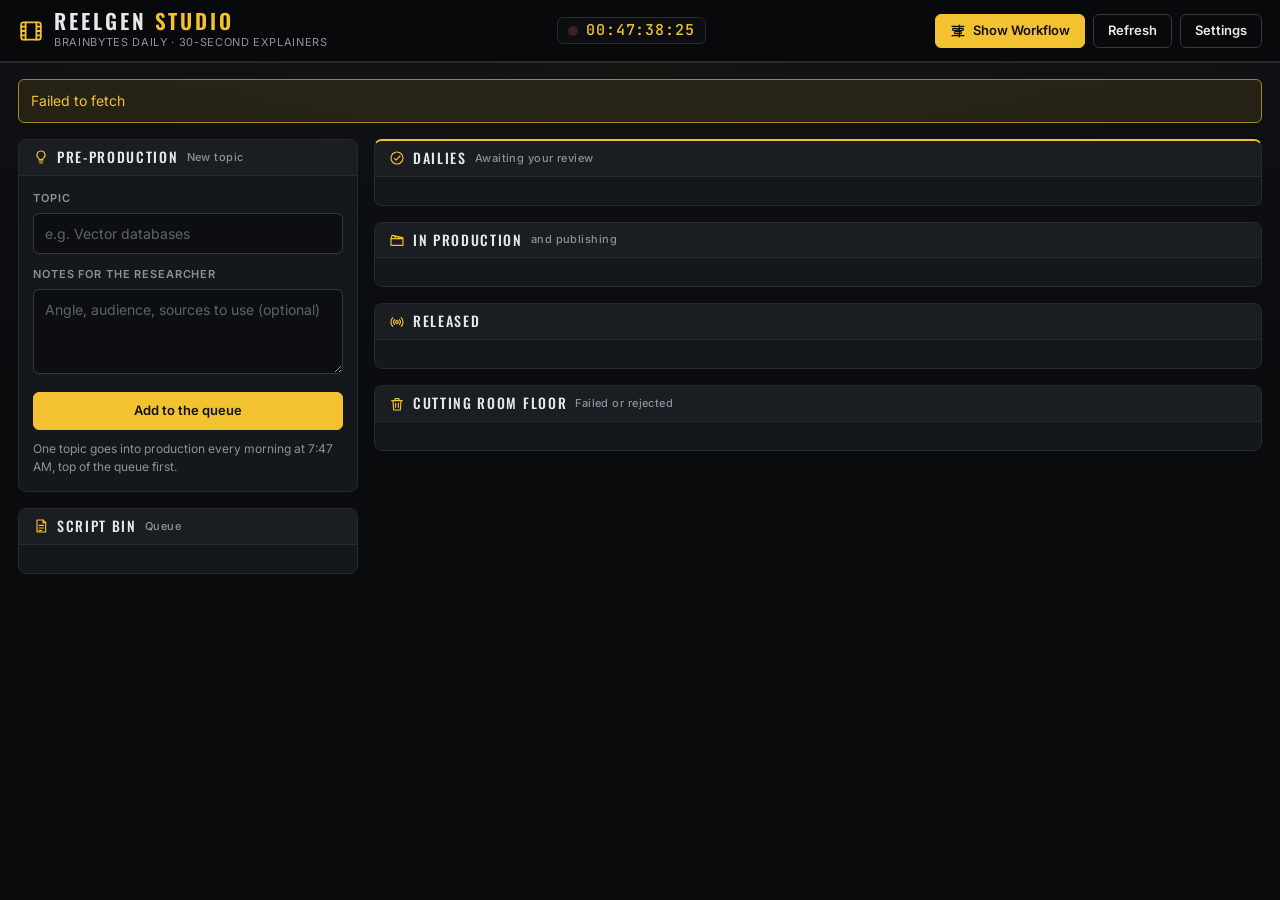
==== commit 2101bbe6: "Dashboard: screening room video player Play button on each daily's thumbnail (and on in-production a" ====
--- a/docs/index.html
+++ b/docs/index.html
@@ -111,9 +111,23 @@
   <div id="wfTip" class="wf-tip" role="tooltip" hidden></div>
 </dialog>
 
+<dialog id="screen" class="screen" aria-labelledby="scTitle">
+  <div class="sc-head">
+    <div><div class="sc-kicker"><span class="rec"></span>Screening room</div><h2 id="scTitle"></h2></div>
+    <form method="dialog"><button class="ghost" aria-label="Close">Close</button></form>
+  </div>
+  <div class="sc-monitor"><iframe id="scPlayer" title="Video player" allow="autoplay; fullscreen" allowfullscreen></iframe></div>
+  <div class="sc-foot">
+    <span class="hint">Plays from your Google Drive. If it asks you to sign in, use the Google account that owns the ReelGen folder.</span>
+    <a id="scDrive" class="ghost btn" target="_blank" rel="noopener">Open on Drive</a>
+  </div>
+</dialog>
+
 <template id="readyTpl">
   <article class="video">
-    <div class="frame"><img class="thumb" alt=""><span class="tc-badge">00:00:30:00</span></div>
+    <div class="frame"><img class="thumb" alt="">
+      <button class="play" type="button" aria-label="Play the video"></button>
+      <span class="tc-badge">00:00:30:00</span></div>
     <div class="body">
       <div class="status"></div>
       <h3 class="ytitle"></h3>
--- a/docs/style.css
+++ b/docs/style.css
@@ -202,3 +202,25 @@
   .n-name { font-size: 12px; }
   .n-status { display: none; }
 }
+
+/* Screening room: video player */
+.frame .play { position: absolute; inset: 0; margin: auto; width: 48px; height: 48px; padding: 0; border-radius: 50%;
+  display: grid; place-items: center; color: #0b0b0c; background: var(--gold); border: 0;
+  box-shadow: 0 0 0 6px rgba(0,0,0,.45); opacity: .92; transition: transform .15s, opacity .15s; }
+.frame .play svg { margin-left: 3px; }
+.frame.playable { cursor: pointer; }
+.frame.playable:hover .play, .frame .play:focus-visible { opacity: 1; transform: scale(1.08); background: var(--gold); }
+.acts button svg { vertical-align: -2px; margin-right: 5px; }
+dialog.screen { width: min(460px, 94vw); max-height: 96vh; padding: 14px 16px 16px; overflow-y: auto; }
+.sc-head { display: flex; justify-content: space-between; align-items: flex-start; gap: 12px; margin-bottom: 10px; }
+.sc-head h2 { font: 500 15px/1.3 Inter, sans-serif; letter-spacing: 0; text-transform: none; margin: 4px 0 0; }
+.sc-kicker { display: flex; align-items: center; gap: 8px; font: 500 12px/1 var(--head); letter-spacing: .16em;
+  text-transform: uppercase; color: var(--gold); }
+.sc-kicker .rec { background: var(--red); box-shadow: 0 0 8px var(--red); }
+.sc-monitor { position: relative; aspect-ratio: 9/16; max-height: calc(96vh - 150px); margin: 0 auto; background: #000;
+  border: 1px solid var(--line2); border-radius: 6px; overflow: hidden; box-shadow: inset 0 0 0 4px #0b0b0c; }
+.sc-monitor iframe { position: absolute; inset: 0; width: 100%; height: 100%; border: 0; }
+.sc-foot { display: flex; align-items: center; justify-content: space-between; gap: 12px; margin-top: 12px; }
+.sc-foot .hint { margin: 0; font-size: 12px; }
+.sc-foot .btn { white-space: nowrap; text-align: center; }
+@media (max-width: 520px) { .sc-foot { flex-direction: column; align-items: stretch; } }
